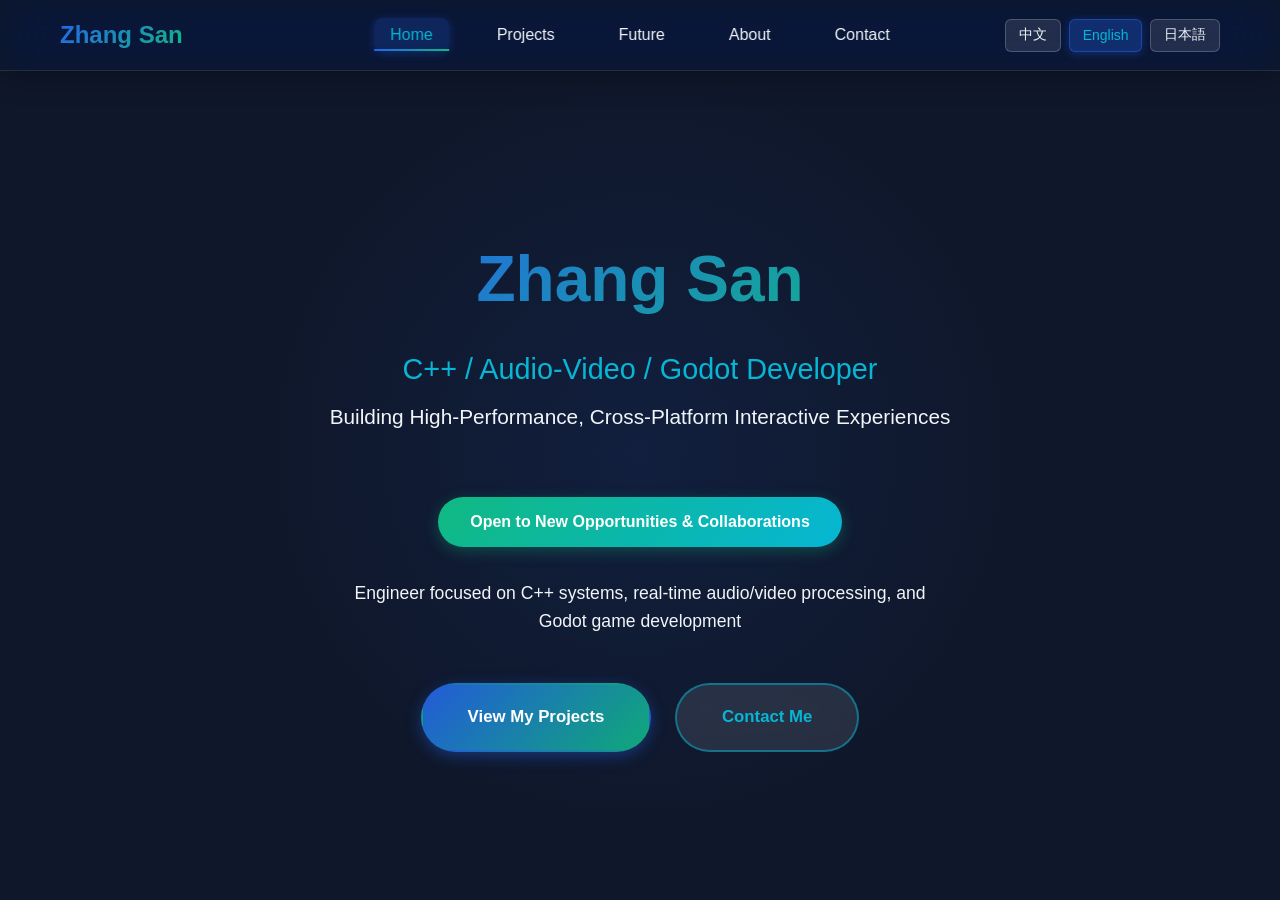
==== index.html @ bac8813a "基础模板信息简历" ====
<!DOCTYPE html>
<html lang="zh-CN">
<head>
    <meta charset="UTF-8">
    <meta name="viewport" content="width=device-width, initial-scale=1.0">
    <title  data-i18n="title.name">name-job</title>
    
    <!-- 基础样式 -->
    <link rel="stylesheet" href="./css/base.css">
    <!-- 各页面样式 -->
    <link rel="stylesheet" href="./css/home.css">
    <link rel="stylesheet" href="./css/projects.css">
    <link rel="stylesheet" href="./css/about.css">
    <link rel="stylesheet" href="./css/future.css">
    <link rel="stylesheet" href="./css/contact.css">
    
    <!-- 国际化 -->
    <script src="./locales/translations.js"></script>
    <script src="./js/i18n.js"></script>
</head>
<body>
    <!-- 导航栏 -->
    <nav class="navbar">
        <div class="container">
            <div class="nav-container">
                <div class="logo" id="logo-name" data-i18n="home.name">home.name</div>
                
                <ul class="nav-menu">
                    <li><a href="#home" class="nav-link active" data-i18n="nav.home">nav.home</a></li>
                    <li><a href="#projects" class="nav-link" data-i18n="nav.projects">nav.projects</a></li>
                    <li><a href="#future" class="nav-link" data-i18n="nav.future">nav.future</a></li>
                    <li><a href="#about" class="nav-link" data-i18n="nav.about">nav.about</a></li>
                    <li><a href="#contact" class="nav-link" data-i18n="nav.contact">nav.contact</a></li>
                </ul>

                <!-- 语言切换器 -->
                <div class="lang-switcher">
                    <button class="lang-btn active" data-lang="zh">中文</button>
                    <button class="lang-btn" data-lang="en">English</button>
                    <button class="lang-btn" data-lang="ja">日本語</button>
                </div>

                <button class="mobile-menu-btn">☰</button>
            </div>
        </div>
    </nav>

    <!-- 移动端菜单 -->
    <div class="mobile-menu">
        <div class="container">
            <ul class="nav-menu">
                <li><a href="#home" class="nav-link active" data-i18n="nav.home">nav.home</a></li>
                <li><a href="#projects" class="nav-link" data-i18n="nav.projects">nav.projects</a></li>
                <li><a href="#about" class="nav-link" data-i18n="nav.about">nav.about</a></li>
                <li><a href="#future" class="nav-link" data-i18n="nav.future">nav.future</a></li>
                <li><a href="#contact" class="nav-link" data-i18n="nav.contact">nav.contact</a></li>
            </ul>
        </div>
    </div>

    <!-- 页面容器 -->
    <div class="page-container">
        <div id="home" class="page home active">
            <div class="container">
                <div class="hero">
                    <h1 class="hero-name" id="hero-name" data-i18n="home.name">home.name</h1>
                    <p class="hero-title" id="hero-title" data-i18n="home.title">home.title</p>
                    <p class="hero-subtitle" id="hero-subtitle" data-i18n="home.subtitle">home.subtitle</p>
                    <div class="job-seeking-badge">
                        <span class="job-text" id="hero-job-seeking" data-i18n="home.jobSeeking">home.jobSeeking</span>
                    </div>
                    <p class="hero-desc" id="hero-description" data-i18n="home.description">home.description</p>
                    <div class="cta-buttons">
                        <a href="#projects" class="cta-button" id="btn-view-projects" data-i18n="home.viewProjects">home.viewProjects</a>
                        <a href="#contact" class="cta-button secondary" id="btn-contact" data-i18n="home.contactMe">home.contactMe</a>
                    </div>
                </div>
            </div>
        </div>

        <!-- 项目页面 -->
        <div id="projects" class="page">
            <div class="container">
                <h2 class="section-title">我的项目</h2>
                <div class="projects-grid">
                    <div class="project-card" data-project="ecommerce">
                        <div class="project-image-container">
                            <img src="./images/project1.jpg" alt="电商平台" class="project-image">
                        </div>
                        <div class="project-content">
                            <h3 class="project-title">电商平台</h3>
                            <p class="project-description">一个现代化的电商购物平台，支持商品浏览、购物车、支付等完整功能</p>
                            <div class="project-tech">
                                <span class="tech-tag">React</span>
                                <span class="tech-tag">TypeScript</span>
                                <span class="tech-tag">Node.js</span>
                            </div>
                        </div>
                    </div>

                    <div class="project-card" data-project="dataviz">
                        <div class="project-image-container">
                            <img src="./images/project2.jpg" alt="数据可视化" class="project-image">
                        </div>
                        <div class="project-content">
                            <h3 class="project-title">数据可视化大屏</h3>
                            <p class="project-description">企业级数据可视化解决方案，实时展示业务数据和分析报告</p>
                            <div class="project-tech">
                                <span class="tech-tag">Vue.js</span>
                                <span class="tech-tag">ECharts</span>
                                <span class="tech-tag">D3.js</span>
                            </div>
                        </div>
                    </div>

                    <div class="project-card" data-project="mobile">
                        <div class="project-image-container">
                            <img src="./images/project3.jpg" alt="移动应用" class="project-image">
                        </div>
                        <div class="project-content">
                            <h3 class="project-title">移动端应用</h3>
                            <p class="project-description">跨平台移动应用，提供社交、分享、定位等移动端特色功能</p>
                            <div class="project-tech">
                                <span class="tech-tag">React Native</span>
                                <span class="tech-tag">JavaScript</span>
                                <span class="tech-tag">Redux</span>
                            </div>
                        </div>
                    </div>

                                        <div class="project-card" data-project="mobile">
                        <div class="project-image-container">
                            <img src="./images/project3.jpg" alt="移动应用" class="project-image">
                        </div>
                        <div class="project-content">
                            <h3 class="project-title">移动端应用</h3>
                            <p class="project-description">跨平台移动应用，提供社交、分享、定位等移动端特色功能</p>
                            <div class="project-tech">
                                <span class="tech-tag">React Native</span>
                                <span class="tech-tag">JavaScript</span>
                                <span class="tech-tag">Redux</span>
                            </div>
                        </div>
                    </div>

                                        <div class="project-card" data-project="mobile">
                        <div class="project-image-container">
                            <img src="./images/project3.jpg" alt="移动应用" class="project-image">
                        </div>
                        <div class="project-content">
                            <h3 class="project-title">移动端应用</h3>
                            <p class="project-description">跨平台移动应用，提供社交、分享、定位等移动端特色功能</p>
                            <div class="project-tech">
                                <span class="tech-tag">React Native</span>
                                <span class="tech-tag">JavaScript</span>
                                <span class="tech-tag">Redux</span>
                            </div>
                        </div>
                    </div>

                                        <div class="project-card" data-project="mobile">
                        <div class="project-image-container">
                            <img src="./images/project3.jpg" alt="移动应用" class="project-image">
                        </div>
                        <div class="project-content">
                            <h3 class="project-title">移动端应用</h3>
                            <p class="project-description">跨平台移动应用，提供社交、分享、定位等移动端特色功能</p>
                            <div class="project-tech">
                                <span class="tech-tag">React Native</span>
                                <span class="tech-tag">JavaScript</span>
                                <span class="tech-tag">Redux</span>
                            </div>
                        </div>
                    </div>

                                        <div class="project-card" data-project="mobile">
                        <div class="project-image-container">
                            <img src="./images/project3.jpg" alt="移动应用" class="project-image">
                        </div>
                        <div class="project-content">
                            <h3 class="project-title">移动端应用</h3>
                            <p class="project-description">跨平台移动应用，提供社交、分享、定位等移动端特色功能</p>
                            <div class="project-tech">
                                <span class="tech-tag">React Native</span>
                                <span class="tech-tag">JavaScript</span>
                                <span class="tech-tag">Redux</span>
                            </div>
                        </div>
                    </div>
                </div>

                <!-- 项目详情模态框 -->
                <div id="project-modal" class="modal">
                    <div class="modal-content">
                        <button class="modal-close">×</button>
                        <div class="modal-body">
                            <h2 class="modal-title"></h2>
                            <div class="modal-tech"></div>
                            <p class="modal-desc"></p>
                        </div>
                    </div>
                </div>
            </div>
        </div>

        <!-- 个人页面 -->
        <div id="about" class="page">
            <div class="container">
                <h2 class="section-title">关于我</h2>

                <div class="info-card">
                    <h3 data-i18n="about.info">基本信息</h3>
                    <div class="info-grid">
                        <div class="info-box">
                            <div class="info-label" data-i18n="about.name">about.name</div>
                            <div class="info-value" data-i18n="about.name.value">about.name.value</div>
                        </div>
                        <div class="info-box">
                            <div class="info-label" data-i18n="about.location">about.location</div>
                            <div class="info-value" data-i18n="about.location.value">about.location.value</div>
                        </div>
                        <div class="info-box">
                            <div class="info-label" data-i18n="about.experience">about.experience</div>
                            <div class="info-value" data-i18n="about.experience.value">about.experience.value</div>
                        </div>
                        <div class="info-box">
                            <div class="info-label" data-i18n="about.education">学历</div>
                            <div class="info-value" data-i18n="about.education.value">计算机科学学士</div>
                        </div>
                    </div>
                </div>

                <div class="info-card">
                    <h3 data-i18n="about.skills">about.skills</h3>
                    <div class="skills-list">
                        <div class="skill-item">
                            <div class="skill-name">
                                <span>JavaScript/TypeScript</span>
                                <span>95%</span>
                            </div>
                            <div class="skill-bar">
                                <div class="skill-progress" style="width: 95%"></div>
                            </div>
                        </div>
                        <div class="skill-item">
                            <div class="skill-name">
                                <span>React/Vue.js</span>
                                <span>90%</span>
                            </div>
                            <div class="skill-bar">
                                <div class="skill-progress" style="width: 90%"></div>
                            </div>
                        </div>
                        <div class="skill-item">
                            <div class="skill-name">
                                <span>Node.js</span>
                                <span>85%</span>
                            </div>
                            <div class="skill-bar">
                                <div class="skill-progress" style="width: 85%"></div>
                            </div>
                        </div>
                        <div class="skill-item">
                            <div class="skill-name">
                                <span>UI/UX 设计</span>
                                <span>80%</span>
                            </div>
                            <div class="skill-bar">
                                <div class="skill-progress" style="width: 80%"></div>
                            </div>
                        </div>
                    </div>
                </div>

                <div class="info-card">
                    <h3>工作经历</h3>
                    <div class="work-list">
                        <div class="work-item">
                            <div class="work-company" data-i18n="work-company1">work-company1</div>
                            <div class="work-position" data-i18n="work-position1">work-position1</div>
                        </div>
                        <div class="work-item">
                            <div class="work-company" data-i18n="work-company2">work-company2</div>
                            <div class="work-position" data-i18n="work-position2">work-position2</div>
                        </div>
                        <div class="work-item">
                            <div class="work-company" data-i18n="work-company3">work-company3</div>
                            <div class="work-position" data-i18n="work-position3">work-position3</div>
                        </div>
                    </div>
                </div>

                <div class="info-card">
                    <h3 data-i18n="interests-title">interests-title</h3>
                    <div class="interests-grid">
                        <div class="interest-item">
                            <div class="interest-icon">💻</div>
                            <div data-i18n="interest-programming">interest-programming</div>
                        </div>
                        <div class="interest-item">
                            <div class="interest-icon">📷</div>
                            <div data-i18n="interest-photography">interest-photography</div>
                        </div>
                        <div class="interest-item">
                            <div class="interest-icon">✈️</div>
                            <div data-i18n="interest-travel">interest-travel</div>
                        </div>
                        <div class="interest-item">
                            <div class="interest-icon">📚</div>
                            <div data-i18n="interest-reading">interest-reading</div>
                        </div>
                        <div class="interest-item">
                            <div class="interest-icon">🎵</div>
                            <div data-i18n="interest-music">interest-music</div>
                        </div>
                        <div class="interest-item">
                            <div class="interest-icon">⚽</div>
                            <div data-i18n="interest-sports">interest-sports</div>
                        </div>
                    </div>
                </div>
            </div>
        </div>

        <!-- 未来页面 -->
        <div id="future" class="page page-future">
            <div class="container">
                <h2 class="section-title">未来规划</h2>

                <div class="future-tabs">
                    <button class="future-tab active" data-tab="career">职业发展</button>
                    <button class="future-tab" data-tab="life">生活目标</button>
                    <button class="future-tab" data-tab="learning">学习计划</button>
                </div>

                <div class="future-content active" data-content="career">
                    <div class="timeline">
                        <div class="timeline-item">
                            <div class="timeline-year">2026</div>
                            <div class="timeline-detail">
                                <h3 data-i18n="future.career.2026.title">future.career.2026.title</h3>
                                <p data-i18n="future.career.2026.description">future.career.2026.description</p>
                            </div>
                        </div>
                        <div class="timeline-item">
                            <div class="timeline-year">2027</div>
                            <div class="timeline-detail">
                                <h3 data-i18n="future.career.2027.title">future.career.2027.title</h3>
                                <p data-i18n="future.career.2027.description">future.career.2027.description</p>
                            </div>
                        </div>
                        <div class="timeline-item">
                            <div class="timeline-year" >2028+</div>
                            <div class="timeline-detail">
                                <h3 data-i18n="future.career.2028.title">future.career.2028.title</h3>
                                <p data-i18n="future.career.2028.description">future.career.2028.description</p>
                            </div>
                        </div>
                        <div class="timeline-item">
                            <div class="timeline-year" >2033+</div>
                            <div class="timeline-detail">
                                <h3 data-i18n="future.career.2033.title">future.career.2033.title</h3>
                                <p data-i18n="future.career.2033.description">future.career.2033.description</p>
                            </div>
                        </div>
                    </div>
                </div>

                <div class="future-content" data-content="life">
                    <div class="timeline">
                        <div class="timeline-item">
                            <div class="timeline-year">2024</div>
                            <div class="timeline-detail">
                                <h3>健康生活</h3>
                                <p>建立规律的作息时间，每周健身3次，培养健康的生活习惯，保持工作与生活的平衡。</p>
                            </div>
                        </div>
                        <div class="timeline-item">
                            <div class="timeline-year">2025</div>
                            <div class="timeline-detail">
                                <h3>家庭规划</h3>
                                <p>更多时间陪伴家人，计划家庭旅行，为未来的家庭生活做好准备。</p>
                            </div>
                        </div>
                        <div class="timeline-item">
                            <div class="timeline-year">2026+</div>
                            <div class="timeline-detail">
                                <h3>生活品质</h3>
                                <p>提升生活品质，探索更多兴趣爱好，享受生活的美好，实现财务自由。</p>
                            </div>
                        </div>
                    </div>
                </div>

                <div class="future-content" data-content="learning">
                    <div class="timeline">
                        <div class="timeline-item">
                            <div class="timeline-year">2024</div>
                            <div class="timeline-detail">
                                <h3>Web3.0技术</h3>
                                <p>深入学习区块链、智能合约、去中心化应用等Web3.0相关技术栈。</p>
                            </div>
                        </div>
                        <div class="timeline-item">
                            <div class="timeline-year">2025</div>
                            <div class="timeline-detail">
                                <h3>AI应用开发</h3>
                                <p>学习机器学习基础，掌握AI模型的前端集成和应用开发。</p>
                            </div>
                        </div>
                        <div class="timeline-item">
                            <div class="timeline-year">2026+</div>
                            <div class="timeline-detail">
                                <h3>架构设计</h3>
                                <p>系统学习软件架构设计，提升系统设计和技术决策能力。</p>
                            </div>
                        </div>
                    </div>
                </div>
            </div>
        </div>

        <!-- 联系页面 -->
        <div id="contact" class="page">
            <div class="container">
                <h2 class="section-title" data-i18n="contact.title">contact.title</h2>
                <p class="contact-intro" data-i18n="contact.intro">如果您对我的工作感兴趣，或有任何合作机会，欢迎随时联系我！</p>
                
                <div class="download-buttons">
                    <button class="download-btn primary-download" id="primaryDownload">
                        <span>📄</span>
                        <span data-i18n="contact.downloadPrimary">选择语言版本下载</span>
                    </button>
                </div>

                <!-- 下载选项弹窗 -->
                <div id="download-modal" class="download-modal">
                    <div class="download-modal-content">
                        <button class="download-modal-close">×</button>
                        <h3 data-i18n="contact.downloadOtherVersions">下载其他语言版本</h3>
                        <div class="download-options">
                            <a href="./pdf/resume_ch.pdf" class="download-option" download data-lang="zh">
                                <span>📄</span>
                                <span data-i18n="contact.downloadChinese">中文简历</span>
                            </a>
                            <a href="./pdf/resume_en.pdf" class="download-option" download data-lang="en">
                                <span>📄</span>
                                <span data-i18n="contact.downloadEnglish">English Resume</span>
                            </a>
                            <a href="./pdf/resume_ch_jp.pdf" class="download-option" download data-lang="ja">
                                <span>📄</span>
                                <span data-i18n="contact.downloadJapanese">日本語履歴書</span>
                            </a>
                        </div>
                    </div>
                </div>

                <div class="contact-grid">
                    <div class="contact-item">
                        <div class="contact-icon">📧</div>
                        <h3 data-i18n="contact.email">邮箱</h3>
                        <p><a href="mailto:zhangsan@example.com">zhangsan@example.com</a></p>
                    </div>
                    <div class="contact-item">
                        <div class="contact-icon">📱</div>
                        <h3 data-i18n="contact.phone">电话</h3>
                        <p><a href="tel:+8613800000000">+86 138 0000 0000</a></p>
                    </div>
                    <div class="contact-item">
                        <div class="contact-icon">💻</div>
                        <h3 data-i18n="contact.github">GitHub</h3>
                        <p><a href="https://github.com/zhangsan" target="_blank">github.com/zhangsan</a></p>
                    </div>
                    <div class="contact-item">
                        <div class="contact-icon">💬</div>
                        <h3 data-i18n="contact.wechat">微信</h3>
                        <p>zhangsan_dev</p>
                    </div>
                </div>

                
            </div>
        </div>
    </div>

    <script src="./js/app.js"></script>
</body>
</html>
---- css/base.css ----
/* 基础样式和变量 */
:root {
    --primary: #2563eb;
    --secondary: #10b981;
    --bg: #0f172a;
    --card: #1e293b;
    --text: #f1f5f9;
    --accent: #06b6d4;
    --gradient: linear-gradient(135deg, #2563eb, #10b981);
}

* {
    margin: 0;
    padding: 0;
    box-sizing: border-box;
}

body {
    font-family: -apple-system, BlinkMacSystemFont, 'Segoe UI', 'PingFang SC', 'Hiragino Sans GB', 'Microsoft YaHei', sans-serif;
    background: var(--bg);
    color: var(--text);
    line-height: 1.6;
    overflow-x: hidden;
    overflow-y: scroll; /* 始终显示垂直滚动条，防止页面切换时宽度变化 */
}

.container {
    max-width: 1200px;
    margin: 0 auto;
    padding: 0 20px;
}

/* 页面容器 */
.page-container {
    min-height: 100vh;
    padding-top: 80px;
    position: relative;
}

.page {
    display: none;
    padding: 3rem 0;
    position: relative;
    min-height: calc(100vh - 80px);
}

/* 页面背景延伸到整个视口（包括顶部padding区域） */
.page::before {
    content: '';
    position: fixed;
    top: 0;
    left: 0;
    width: 100%;
    height: 100vh;
    z-index: -1;
    pointer-events: none;
    transition: opacity 0.3s ease; /* 背景快速过渡，避免黑色闪烁 */
}

.page.active {
    display: block;
    animation: fadeInContent 0.5s ease-in-out;
}

@keyframes fadeInContent {
    from { opacity: 0; }
    to { opacity: 1; }
}

/* 通用标题 */
.section-title {
    text-align: center;
    font-size: 2.5rem;
    margin-bottom: 3rem;
    background: var(--gradient);
    -webkit-background-clip: text;
    -webkit-text-fill-color: transparent;
    font-weight: 700;
}

/* 导航栏 - 毛玻璃效果 */
.navbar {
    position: fixed;
    top: 0;
    width: 100%;
    background: rgba(15, 23, 42, 0.0);
    backdrop-filter: blur(20px) saturate(180%);
    -webkit-backdrop-filter: blur(20px) saturate(180%);
    z-index: 1000;
    padding: 1rem 0;
    transition: all 0.3s ease;
    box-shadow: 0 4px 30px rgba(0, 0, 0, 0.3);
    border-bottom: 1px solid rgba(255, 255, 255, 0.1);
}

.nav-container {
    display: flex;
    justify-content: space-between;
    align-items: center;
    position: relative;
}

.logo {
    font-size: 1.5rem;
    font-weight: 700;
    background: var(--gradient);
    -webkit-background-clip: text;
    -webkit-text-fill-color: transparent;
    cursor: pointer;
    transition: transform 0.3s ease;
    flex-shrink: 0;
    margin-right: 3rem;
}

.logo:hover {
    transform: scale(1.05);
}

.nav-menu {
    display: flex;
    list-style: none;
    gap: 2rem;
    flex-wrap: nowrap;
    position: absolute;
    left: 50%;
    transform: translateX(-50%);
}

.nav-link {
    color: var(--text);
    text-decoration: none;
    transition: all 0.3s ease;
    position: relative;
    padding: 0.5rem 1rem;
    border-radius: 8px;
    backdrop-filter: blur(10px);
}

.nav-link:hover {
    color: var(--accent);
    background: rgba(255, 255, 255, 0.1);
    backdrop-filter: blur(15px);
}

.nav-link.active {
    color: var(--accent);
    background: rgba(37, 99, 235, 0.2);
    backdrop-filter: blur(15px);
    box-shadow: 0 2px 10px rgba(37, 99, 235, 0.3);
}

.nav-link::after {
    content: '';
    position: absolute;
    bottom: 0;
    left: 0;
    width: 0;
    height: 2px;
    background: var(--gradient);
    transition: width 0.3s ease;
}

.nav-link:hover::after,
.nav-link.active::after {
    width: 100%;
}

/* 语言切换器 */
.lang-switcher {
    display: flex;
    gap: 0.5rem;
    flex-shrink: 0;
}

.lang-btn {
    background: rgba(255, 255, 255, 0.1);
    backdrop-filter: blur(10px);
    border: 1px solid rgba(255, 255, 255, 0.2);
    color: var(--text);
    padding: 0.4rem 0.8rem;
    border-radius: 6px;
    cursor: pointer;
    transition: all 0.3s ease;
    font-size: 0.875rem;
    font-weight: 500;
}

.lang-btn:hover {
    background: rgba(255, 255, 255, 0.2);
    border-color: rgba(255, 255, 255, 0.3);
    transform: translateY(-2px);
}

.lang-btn.active {
    background: rgba(37, 99, 235, 0.3);
    border-color: rgba(37, 99, 235, 0.5);
    color: var(--accent);
    box-shadow: 0 2px 10px rgba(37, 99, 235, 0.3);
}

/* 项目页面 - 选中效果更突出 */
body.page-projects .nav-link.active {
    background: rgba(37, 99, 235, 0.4);
    box-shadow: 0 2px 15px rgba(37, 99, 235, 0.5);
}

/* 未来页面 - 文字加深，选中效果加深 */
body.page-future .nav-link {
    color: #1a202c;
}

body.page-future .nav-link:hover {
    color: #0369a1;
    background: rgba(6, 182, 212, 0.2);
}

body.page-future .nav-link.active {
    color: #0c4a6e;
    background: rgba(31, 129, 243, 0.4);
    box-shadow: 0 2px 15px rgba(6, 182, 212, 0.5);
}

/* 个人页面 - 其他选项文字蓝色 */
body.page-about .nav-link {
    color: #2563eb;
}

body.page-about .nav-link:hover {
    color: #1d4ed8;
    background: rgba(37, 99, 235, 0.15);
}

body.page-about .nav-link.active {
    color: #06b6d4;
    background: rgba(37, 99, 235, 0.2);
}

/* 未来页面 - 语言切换器样式 */
body.page-future .lang-btn {
    color: #1a202c;
    border-color: rgba(26, 32, 44, 0.3);
}

body.page-future .lang-btn:hover {
    color: #0369a1;
    border-color: rgba(3, 105, 161, 0.5);
    background: rgba(6, 182, 212, 0.1);
}

body.page-future .lang-btn.active {
    background: rgba(31, 129, 243, 0.3);
    border-color: rgba(31, 129, 243, 0.5);
    color: #0c4a6e;
}

/* 个人页面 - 语言切换器样式 */
body.page-about .lang-btn {
    color: #2563eb;
    border-color: rgba(37, 99, 235, 0.3);
}

body.page-about .lang-btn:hover {
    color: #1d4ed8;
    border-color: rgba(29, 78, 216, 0.5);
    background: rgba(37, 99, 235, 0.1);
}

body.page-about .lang-btn.active {
    background: rgba(37, 99, 235, 0.2);
    border-color: rgba(37, 99, 235, 0.5);
    color: #06b6d4;
}

/* 未来页面 - 移动端菜单按钮样式 */
body.page-future .mobile-menu-btn {
    color: #1a202c;
    border-color: rgba(26, 32, 44, 0.3);
}

body.page-future .mobile-menu-btn:hover {
    background: rgba(6, 182, 212, 0.2);
    border-color: rgba(3, 105, 161, 0.5);
}

/* 个人页面 - 移动端菜单按钮样式 */
body.page-about .mobile-menu-btn {
    color: #2563eb;
    border-color: rgba(37, 99, 235, 0.3);
}

body.page-about .mobile-menu-btn:hover {
    background: rgba(37, 99, 235, 0.2);
    border-color: rgba(29, 78, 216, 0.5);
}

/* 未来页面 - 移动端下拉菜单样式 */
body.page-future .mobile-menu {
    background: rgba(135, 206, 235, 0.95);
    backdrop-filter: blur(20px) saturate(180%);
    -webkit-backdrop-filter: blur(20px) saturate(180%);
    border-bottom: 1px solid rgba(0, 0, 0, 0.1);
}

body.page-future .mobile-menu .nav-link {
    color: #1a202c;
    border-bottom: 1px solid rgba(0, 0, 0, 0.1);
}

body.page-future .mobile-menu .nav-link:hover {
    color: #0369a1;
    background: rgba(6, 182, 212, 0.2);
}

body.page-future .mobile-menu .nav-link.active {
    color: #0c4a6e;
    background: rgba(31, 129, 243, 0.3);
}

/* 个人页面 - 移动端下拉菜单样式 */
body.page-about .mobile-menu {
    background: rgba(253, 250, 226, 0.95);
    backdrop-filter: blur(20px) saturate(180%);
    -webkit-backdrop-filter: blur(20px) saturate(180%);
    border-bottom: 1px solid rgba(37, 99, 235, 0.2);
}

body.page-about .mobile-menu .nav-link {
    color: #2563eb;
    border-bottom: 1px solid rgba(37, 99, 235, 0.1);
}

body.page-about .mobile-menu .nav-link:hover {
    color: #1d4ed8;
    background: rgba(37, 99, 235, 0.15);
}

body.page-about .mobile-menu .nav-link.active {
    color: #06b6d4;
    background: rgba(37, 99, 235, 0.2);
}

/* 项目页面 - 移动端下拉菜单样式 */
body.page-projects .mobile-menu {
    background: rgba(59, 123, 196, 0.95);
    backdrop-filter: blur(20px) saturate(180%);
    -webkit-backdrop-filter: blur(20px) saturate(180%);
    border-bottom: 1px solid rgba(85, 45, 153, 0.2);
}

body.page-projects .mobile-menu .nav-link {
    color: #fff4fc;
    border-bottom: 1px solid rgba(107, 70, 193, 0.1);
}

body.page-projects .mobile-menu .nav-link:hover {
    color: #fcdfff;
    background: rgba(107, 70, 193, 0.15);
}

/* 联系页面 - 移动下拉菜单样式 */
body.page-contact .mobile-menu {
    background: rgba(208, 101, 254, 0.95);
    backdrop-filter: blur(20px) saturate(180%);
    -webkit-backdrop-filter: blur(20px) saturate(180%);
    border-bottom: 1px solid rgba(37, 99, 235, 0.2);
}

body.page-contact .mobile-menu .nav-link {
    color: #eedcf7;
    border-bottom: 1px solid rgba(37, 99, 235, 0.1);
}

body.page-contact .mobile-menu .nav-link:hover {
    color: #edb3f8;
    background: rgba(37, 99, 235, 0.15);
}

body.page-contact .mobile-menu .nav-link.active {
    color: #06b6d4;
    background: rgba(37, 99, 235, 0.2);
}

/* 个人页面 - 移动端菜单按钮样式 */
body.page-about .mobile-menu-btn {
    color: #2563eb;
    border-color: rgba(37, 99, 235, 0.3);
}

body.page-about .mobile-menu-btn:hover {
    background: rgba(37, 99, 235, 0.2);
    border-color: rgba(29, 78, 216, 0.5);
}

/* 项目页面 - 移动端菜单按钮样式 */
body.page-project .mobile-menu-btn {
    color: #e714b5;
    border-color: rgba(107, 70, 193, 0.3);
}

body.page-project .mobile-menu-btn:hover {
    background: rgba(107, 70, 193, 0.2);
    border-color: rgba(85, 45, 153, 0.5);
}

/* 移动端导航 - 毛玻璃效果 */
.mobile-menu-btn {
    display: none;
    background: rgba(255, 255, 255, 0.1);
    backdrop-filter: blur(10px);
    border: 1px solid rgba(255, 255, 255, 0.2);
    color: var(--text);
    font-size: 1.5rem;
    cursor: pointer;
    padding: 0.5rem 1rem;
    border-radius: 8px;
    transition: all 0.3s ease;
}

.mobile-menu-btn:hover {
    background: rgba(255, 255, 255, 0.2);
    transform: scale(1.05);
}

.mobile-menu {
    display: none;
    position: fixed;
    top: 70px;
    left: 0;
    width: 100%;
    background: rgba(15, 23, 42, 0.85);
    backdrop-filter: blur(20px) saturate(180%);
    -webkit-backdrop-filter: blur(20px) saturate(180%);
    padding: 1rem 0;
    box-shadow: 0 8px 32px rgba(0, 0, 0, 0.4);
    border-bottom: 1px solid rgba(255, 255, 255, 0.1);
    z-index: 999;
}

.mobile-menu.active {
    display: block;
    animation: slideDown 0.3s ease;
}

@keyframes slideDown {
    from {
        opacity: 0;
        transform: translateY(-10px);
    }
    to {
        opacity: 1;
        transform: translateY(0);
    }
}

.mobile-menu .nav-menu {
    flex-direction: column;
    gap: 0;
    position: static;
    transform: none;
    width: 100%;
}

.mobile-menu .nav-link {
    display: block;
    padding: 1rem 2rem;
    border-bottom: 1px solid rgba(255, 255, 255, 0.1);
    text-align: left;
}

.mobile-menu .nav-link::after {
    display: none;
}

/* 响应式设计 */
@media (max-width: 768px) {
    .nav-container .nav-menu {
        display: none;
    }
    
    .lang-switcher {
        gap: 0.3rem;
    }
    
    .lang-btn {
        padding: 0.3rem 0.6rem;
        font-size: 0.75rem;
    }
    
    .mobile-menu-btn {
        display: block;
        z-index: 1001;
        margin-left: 0.5rem;
    }
    
    .navbar {
        padding: 0.75rem 0;
    }
    
    .mobile-menu {
        top: 60px;
    }
    
    .section-title {
        font-size: 2rem;
    }
    
    /* 移动端下logo不占用固定宽度 */
    .logo {
        margin-right: auto;
        width: auto;
    }
}
---- css/home.css ----
/* 首页样式 */
.home {
    min-height: calc(100vh - 80px);
}

/* 首页背景色 */
.home::before {
    background: radial-gradient(circle at 50% 50%, rgba(37, 99, 235, 0.1) 0%, transparent 50%), var(--bg);
}

.home.active {
    display: flex;
    align-items: center;
}

.hero {
    text-align: center;
    padding: 4rem 0;
}

.hero-name {
    font-size: 4rem;
    font-weight: 700;
    margin-bottom: 1rem;
    background: var(--gradient);
    -webkit-background-clip: text;
    -webkit-text-fill-color: transparent;
    animation: slideUp 0.8s ease-out;
}

.hero-title {
    font-size: 1.8rem;
    color: var(--accent);
    margin-bottom: 0.5rem;
    animation: slideUp 0.8s ease-out 0.2s both;
}

.hero-subtitle {
    font-size: 1.3rem;
    opacity: 0.8;
    margin-bottom: 2rem;
    animation: slideUp 0.8s ease-out 0.4s both;
}

.job-seeking-badge {
    display: inline-block;
    margin: 2rem 0;
    animation: slideUp 0.8s ease-out 0.6s both;
}

.job-text {
    background: linear-gradient(135deg, #10b981, #06b6d4);
    color: white;
    padding: 0.75rem 2rem;
    border-radius: 50px;
    font-weight: 600;
    display: inline-block;
    animation: pulse 2s ease-in-out infinite;
    box-shadow: 0 4px 15px rgba(16, 185, 129, 0.3);
}

@keyframes pulse {
    0%, 100% { transform: scale(1); box-shadow: 0 4px 15px rgba(16, 185, 129, 0.3); }
    50% { transform: scale(1.05); box-shadow: 0 6px 20px rgba(16, 185, 129, 0.5); }
}

.hero-desc {
    font-size: 1.1rem;
    opacity: 0.7;
    max-width: 600px;
    margin: 0 auto 3rem;
    animation: slideUp 0.8s ease-out 0.8s both;
}

.cta-buttons {
    display: flex;
    gap: 1.5rem;
    justify-content: center;
    animation: slideUp 0.8s ease-out 1s both;
}

.cta-button {
    padding: 1.2rem 2.8rem;
    border-radius: 50px;
    text-decoration: none;
    font-weight: 700;
    font-size: 1.05rem;
    transition: all 0.4s cubic-bezier(0.4, 0, 0.2, 1);
    border: 2px solid transparent;
    position: relative;
    overflow: hidden;
}

.cta-button:not(.secondary) {
    background: linear-gradient(135deg, rgba(37, 99, 235, 0.9), rgba(16, 185, 129, 0.9));
    backdrop-filter: blur(10px);
    color: white;
    box-shadow: 0 4px 15px rgba(37, 99, 235, 0.4);
}

.cta-button:not(.secondary)::before {
    content: '';
    position: absolute;
    top: 0;
    left: -100%;
    width: 100%;
    height: 100%;
    background: linear-gradient(90deg, transparent, rgba(255, 255, 255, 0.3), transparent);
    transition: left 0.5s ease;
}

.cta-button:not(.secondary):hover::before {
    left: 100%;
}

.cta-button:not(.secondary):hover {
    transform: translateY(-5px) scale(1.05);
    box-shadow: 0 15px 40px rgba(37, 99, 235, 0.5);
}

.cta-button.secondary {
    background: rgba(255, 255, 255, 0.1);
    backdrop-filter: blur(10px);
    color: var(--accent);
    border-color: rgba(6, 182, 212, 0.5);
}

.cta-button.secondary:hover {
    background: rgba(6, 182, 212, 0.15);
    border-color: var(--accent);
    transform: translateY(-5px) scale(1.05);
    box-shadow: 0 10px 30px rgba(6, 182, 212, 0.3);
}

@keyframes slideUp {
    from {
        opacity: 0;
        transform: translateY(30px);
    }
    to {
        opacity: 1;
        transform: translateY(0);
    }
}

/* 响应式 */
@media (max-width: 768px) {
    .hero-name {
        font-size: 2.5rem;
    }
    
    .hero-title {
        font-size: 1.25rem;
    }
    
    .hero-subtitle {
        font-size: 1rem;
    }
    
    .cta-buttons {
        flex-direction: column;
        align-items: stretch;
    }
}
---- css/projects.css ----
/* 项目页面样式 - 深蓝灰背景 */
#projects {
    min-height: calc(100vh - 80px);
}

/* 项目页面背景色 */
#projects::before {
    background: linear-gradient(135deg, #1e3a5f 0%, #2c5282 100%);
}

.projects-grid {
    display: grid;
    grid-template-columns: repeat(auto-fit, minmax(320px, 1fr));
    gap: 2rem;
}

.project-card {
    background: var(--card);
    border-radius: 15px;
    overflow: hidden;
    transition: all 0.3s ease;
    border: 1px solid rgba(255, 255, 255, 0.1);
    cursor: pointer;
}

.project-card:hover {
    transform: translateY(-10px);
    box-shadow: 0 15px 40px rgba(0, 0, 0, 0.3);
    border-color: var(--accent);
}

.project-image-container {
    position: relative;
    width: 100%;
    height: 200px;
    overflow: hidden;
    background: rgba(255, 255, 255, 0.05);
}

.project-image {
    width: 100%;
    height: 100%;
    object-fit: cover;
    transition: transform 0.3s ease;
}

.project-card:hover .project-image {
    transform: scale(1.1);
}

.project-content {
    padding: 1.5rem;
}

.project-title {
    font-size: 1.5rem;
    margin-bottom: 0.5rem;
    color: var(--accent);
}

.project-description {
    opacity: 0.8;
    margin-bottom: 1rem;
    line-height: 1.6;
}

.project-tech {
    display: flex;
    gap: 0.5rem;
    flex-wrap: wrap;
}

.tech-tag {
    background: rgba(37, 99, 235, 0.2);
    color: var(--accent);
    padding: 0.3rem 0.8rem;
    border-radius: 20px;
    font-size: 0.875rem;
    border: 1px solid rgba(6, 182, 212, 0.3);
}

/* 模态框 */
.modal {
    display: none;
    position: fixed;
    top: 0;
    left: 0;
    width: 100%;
    height: 100%;
    background: rgba(0, 0, 0, 0.8);
    z-index: 2000;
    padding: 2rem;
    overflow-y: auto;
}

.modal.active {
    display: flex;
    align-items: center;
    justify-content: center;
    animation: fadeIn 0.3s ease;
}

.modal-content {
    background: var(--card);
    border-radius: 20px;
    max-width: 800px;
    width: 100%;
    position: relative;
    animation: slideUp 0.3s ease;
}

.modal-close {
    position: absolute;
    top: 1rem;
    right: 1rem;
    background: rgba(255, 255, 255, 0.1);
    border: none;
    color: var(--text);
    font-size: 2rem;
    width: 40px;
    height: 40px;
    border-radius: 50%;
    cursor: pointer;
    transition: all 0.3s ease;
    display: flex;
    align-items: center;
    justify-content: center;
    line-height: 1;
}

.modal-close:hover {
    background: rgba(255, 255, 255, 0.2);
    transform: rotate(90deg);
}

.modal-body {
    padding: 2rem;
}

.modal-title {
    font-size: 2rem;
    margin-bottom: 1rem;
    color: var(--accent);
}

.modal-tech {
    display: flex;
    gap: 0.5rem;
    flex-wrap: wrap;
    margin-bottom: 1.5rem;
}

.modal-desc {
    opacity: 0.8;
    line-height: 1.8;
    font-size: 1.1rem;
}

/* 响应式 */
@media (max-width: 768px) {
    .projects-grid {
        grid-template-columns: 1fr;
    }
    
    .modal {
        padding: 1rem;
    }
    
    .modal-body {
        padding: 1.5rem;
    }
}
---- css/about.css ----
/* 个人页面样式 - 米白色背景 */
#about {
    color: #1a202c;
    min-height: calc(100vh - 80px);
}

/* 个人页面背景色 */
#about::before {
    background: #f5f5dc;
}

#about .section-title {
    color: #1a202c;
}

#about .lang-btn {
    border: 1px solid rgba(24, 106, 237, 0.409);
    color: rgba(24, 106, 237, 0.409);
}

/* 信息卡片 */
.info-card {
    background: #f7fafc;
    border: 1px solid #e2e8f0;
    padding: 2rem;
    border-radius: 15px;
    margin-bottom: 2rem;
}

.info-card h3 {
    color: #2d3748;
    margin-bottom: 1.5rem;
    font-size: 1.3rem;
}

/* 基本信息网格 */
.info-grid {
    display: grid;
    grid-template-columns: repeat(auto-fit, minmax(200px, 1fr));
    gap: 1rem;
}

.info-box {
    padding: 1rem;
    background: rgba(37, 99, 235, 0.05);
    border-radius: 10px;
}

.info-label {
    font-size: 0.875rem;
    opacity: 0.6;
    margin-bottom: 0.5rem;
}

.info-value {
    font-weight: 600;
    color: var(--primary);
}

/* 技能列表 */
.skills-list {
    display: flex;
    flex-direction: column;
    gap: 1.5rem;
}

.skill-item {
    width: 100%;
}

.skill-name {
    display: flex;
    justify-content: space-between;
    margin-bottom: 0.5rem;
    font-weight: 600;
    color: #2d3748;
}

.skill-bar {
    background: #e2e8f0;
    height: 8px;
    border-radius: 10px;
    overflow: hidden;
}

.skill-progress {
    height: 100%;
    background: var(--gradient);
    border-radius: 10px;
    transition: width 1s ease;
}

/* 工作经历 */
.work-list {
    display: flex;
    flex-direction: column;
    gap: 1rem;
}

.work-item {
    padding: 1rem;
    background: rgba(37, 99, 235, 0.05);
    border-radius: 8px;
}

.work-company {
    font-weight: 600;
    color: var(--primary);
    margin-bottom: 0.3rem;
}

.work-position {
    color: #4a5568;
}

/* 兴趣爱好网格 */
.interests-grid {
    display: grid;
    grid-template-columns: repeat(auto-fit, minmax(120px, 1fr));
    gap: 1rem;
}

.interest-item {
    text-align: center;
    padding: 1.5rem;
    background: rgba(37, 99, 235, 0.05);
    border-radius: 10px;
    transition: all 0.3s ease;
}

.interest-item:hover {
    background: rgba(37, 99, 235, 0.1);
    transform: translateY(-5px);
}

.interest-icon {
    font-size: 2.5rem;
    margin-bottom: 0.5rem;
}

/* 响应式 */
@media (max-width: 768px) {
    .info-grid {
        grid-template-columns: 1fr;
    }
    
    .interests-grid {
        grid-template-columns: repeat(2, 1fr);
    }
}
---- css/future.css ----
/* 未来页面样式 - 天空蓝背景（降低亮度80%） */
.page-future {
    min-height: calc(100vh - 80px);
}

/* 未来页面背景色 */
.page-future::before {
    background: linear-gradient(135deg, #17e8cf 0%, #3da7b8 50%, #0cc2da 100%);
}

.page-future .section-title {
    color: #ffffff;
    text-shadow: 0 2px 4px rgba(0, 0, 0, 0.1);
}

/* 标签页 */
.future-tabs {
    display: flex;
    gap: 1rem;
    justify-content: center;
    margin-bottom: 3rem;
    flex-wrap: wrap;
}

.future-tab {
    background: rgba(255, 255, 255, 0.2);
    border: 2px solid rgba(255, 255, 255, 0.3);
    color: #ffffff;
    padding: 0.75rem 2rem;
    border-radius: 25px;
    cursor: pointer;
    font-size: 1rem;
    font-weight: 600;
    transition: all 0.3s ease;
    backdrop-filter: blur(10px);
}

.future-tab:hover {
    background: rgba(255, 255, 255, 0.3);
    transform: translateY(-2px);
    box-shadow: 0 4px 12px rgba(0, 0, 0, 0.15);
}

.future-tab.active {
    background: #ffffff;
    color: #00BCD4;
    border-color: #ffffff;
}

/* 内容区域 */
.future-content {
    display: none;
}

.future-content.active {
    display: block;
    animation: fadeIn 0.5s ease;
}

/* 时间轴 */
.timeline {
    position: relative;
    padding: 2rem 0;
}

.timeline::before {
    content: '';
    position: absolute;
    left: 50%;
    top: 0;
    bottom: 0;
    width: 2px;
    background: rgba(255, 255, 255, 0.3);
    transform: translateX(-50%);
}

.timeline-item {
    display: flex;
    align-items: center;
    margin-bottom: 3rem;
    position: relative;
}

.timeline-item:nth-child(odd) {
    flex-direction: row;
}

.timeline-item:nth-child(even) {
    flex-direction: row-reverse;
}

.timeline-year {
    flex: 0 0 120px;
    font-size: 2rem;
    font-weight: 700;
    color: #ffffff;
    text-align: center;
    background: rgba(255, 255, 255, 0.2);
    padding: 1rem;
    border-radius: 15px;
    backdrop-filter: blur(10px);
    border: 2px solid rgba(255, 255, 255, 0.3);
    z-index: 2;
}

.timeline-detail {
    flex: 1;
    background: rgba(255, 255, 255, 0.95);
    padding: 2rem;
    border-radius: 15px;
    margin: 0 2rem;
    box-shadow: 0 4px 20px rgba(0, 0, 0, 0.1);
}

.timeline-detail h3 {
    color: #00BCD4;
    font-size: 1.5rem;
    margin-bottom: 0.5rem;
}

.timeline-detail p {
    color: #4a5568;
    line-height: 1.8;
}

/* 响应式 */
@media (max-width: 1024px) {
    .timeline::before {
        left: 30px;
    }
    
    .timeline-item,
    .timeline-item:nth-child(even) {
        flex-direction: row !important;
    }
    
    .timeline-year {
        flex: 0 0 80px;
        font-size: 1.5rem;
    }
    
    .timeline-detail {
        margin: 0 0 0 2rem;
    }
}

@media (max-width: 768px) {
    .timeline::before {
        left: 20px;
    }
    
    .timeline-item,
    .timeline-item:nth-child(even) {
        flex-direction: column;
        text-align: center;
    }
    
    .timeline-year {
        margin-bottom: 1rem;
    }
    
    .timeline-detail {
        margin: 0;
        width: 100%;
    }
}
---- css/contact.css ----
/* 联系页面样式 - 深紫渐变背景 */
#contact {
    min-height: calc(100vh - 80px);
}

/* 联系页面背景色 */
#contact::before {
    background: linear-gradient(135deg, #6e33d4d5 0%, #754fce 37%, #865fd8 100%);
}


/* 联系页面 */
#contact .section-title {
    text-shadow: 0 2px 8px rgba(239, 84, 216, 0.482);
    -webkit-text-fill-color: #68c8ff;
}

.contact-intro {
    text-align: center;
    max-width: 600px;
    margin: 0 auto 3rem;
    color: rgba(255, 255, 255, 0.9);
    font-size: 1.1rem;
}

/* 联系方式网格 */
.contact-grid {
    display: grid;
    grid-template-columns: repeat(auto-fit, minmax(280px, 1fr));
    gap: 2rem;
    margin-bottom: 3rem;
}

.contact-item {
    background: rgba(255, 255, 255, 0.15);
    backdrop-filter: blur(10px);
    padding: 2.5rem;
    border-radius: 20px;
    transition: all 0.4s cubic-bezier(0.4, 0, 0.2, 1);
    border: 2px solid rgba(255, 255, 255, 0.2);
    position: relative;
    overflow: hidden;
    text-align: center;
    box-shadow: 0 8px 32px rgba(0, 0, 0, 0.2);
}

.contact-item::before {
    content: '';
    position: absolute;
    top: 0;
    left: 0;
    width: 100%;
    height: 100%;
    background: linear-gradient(135deg, rgba(255, 255, 255, 0.3), rgba(255, 255, 255, 0.1));
    opacity: 0;
    transition: opacity 0.4s ease;
}

.contact-item:hover::before {
    opacity: 1;
}

.contact-item:hover {
    transform: translateY(-15px) scale(1.03);
    box-shadow: 0 20px 60px rgba(255, 255, 255, 0.2), 
                0 0 40px rgba(139, 92, 246, 0.4);
    border-color: rgba(255, 255, 255, 0.5);
    background: rgba(255, 255, 255, 0.25);
}

/* #contact .lang-btn {
    border: 1px solid rgba(32, 253, 216, 0.288);
    color: rgba(255, 255, 255, 0.409);
} */

.contact-icon {
    font-size: 3.5rem;
    margin-bottom: 1rem;
    position: relative;
    z-index: 1;
    filter: drop-shadow(0 4px 8px rgba(0, 0, 0, 0.3));
}

.contact-item:hover .contact-icon {
    transform: scale(1.3) rotateY(360deg);
    transition: transform 0.6s cubic-bezier(0.68, -0.55, 0.265, 1.55);
}

.contact-item h3 {
    font-size: 1.4rem;
    margin-bottom: 0.8rem;
    position: relative;
    z-index: 1;
    color: #ffffff;
    font-weight: 700;
    text-shadow: 0 2px 4px rgba(0, 0, 0, 0.2);
}

.contact-item p {
    position: relative;
    z-index: 1;
    color: rgba(255, 255, 255, 0.95);
    font-size: 1.05rem;
    font-weight: 500;
}

.contact-item a {
    color: #ffffff;
    text-decoration: none;
    transition: all 0.3s ease;
    font-weight: 600;
    text-shadow: 0 2px 4px rgba(0, 0, 0, 0.2);
}

.contact-item a:hover {
    color: #fbbf24;
    text-shadow: 0 0 10px rgba(251, 191, 36, 0.5);
}

/* 下载简历区域 */
.download-section {
    text-align: center;
    padding: 2.5rem;
    background: rgba(255, 255, 255, 0.1);
    backdrop-filter: blur(10px);
    border-radius: 20px;
    border: 2px solid rgba(255, 255, 255, 0.2);
    box-shadow: 0 8px 32px rgba(0, 0, 0, 0.2);
    margin-bottom: 2rem;
}

.download-section h3 {
    margin-bottom: 1.5rem;
    color: #ffffff;
    font-size: 1.5rem;
    text-shadow: 0 2px 4px rgba(0, 0, 0, 0.2);
}

.download-buttons {
    display: flex;
    gap: 1.5rem;
    justify-content: center;
    flex-wrap: wrap;
}
.download-btn {
    display: inline-flex;
    align-items: center;
    gap: 0.8rem;
    padding: 1.2rem 2.5rem;
    background: linear-gradient(135deg, rgba(255, 255, 255, 0.25), rgba(255, 255, 255, 0.15));
    backdrop-filter: blur(10px);
    color: white;
    text-decoration: none;
    border-radius: 50px;
    font-weight: 700;
    font-size: 1.05rem;
    transition: all 0.4s cubic-bezier(0.4, 0, 0.2, 1);
    border: 2px solid rgba(255, 255, 255, 0.3);
    box-shadow: 0 4px 15px rgba(0, 0, 0, 0.2);
    margin-bottom: 2rem;
}

.download-btn:hover {
    transform: translateY(-5px) scale(1.05);
    box-shadow: 0 15px 40px rgba(255, 255, 255, 0.3),
                0 0 30px rgba(251, 191, 36, 0.4);
    background: linear-gradient(135deg, rgba(251, 191, 36, 0.4), rgba(245, 158, 11, 0.4));
    border-color: rgba(251, 191, 36, 0.6);
}

.download-btn:active {
    transform: translateY(-2px) scale(1.02);
}

.download-hint {
    margin-top: 1rem;
    color: rgba(255, 255, 255, 0.7);
    font-size: 0.9rem;
    font-style: italic;
}

/* 下载弹窗 */
.download-modal {
    display: none;
    position: fixed;
    top: 0;
    left: 0;
    width: 100%;
    height: 100%;
    background: rgba(0, 0, 0, 0.8);
    backdrop-filter: blur(5px);
    z-index: 3000;
    align-items: center;
    justify-content: center;
    animation: fadeIn 0.3s ease;
}

.download-modal.active {
    display: flex;
}

@keyframes fadeIn {
    from {
        opacity: 0;
    }
    to {
        opacity: 1;
    }
}

.download-modal-content {
    background: linear-gradient(135deg, rgba(110, 51, 212, 0.95), rgba(117, 79, 206, 0.95));
    backdrop-filter: blur(20px);
    padding: 2.5rem;
    border-radius: 25px;
    max-width: 500px;
    width: 90%;
    position: relative;
    border: 2px solid rgba(255, 255, 255, 0.3);
    box-shadow: 0 20px 60px rgba(0, 0, 0, 0.4);
    animation: slideUp 0.3s ease;
}

@keyframes slideUp {
    from {
        opacity: 0;
        transform: translateY(30px);
    }
    to {
        opacity: 1;
        transform: translateY(0);
    }
}

.download-modal-close {
    position: absolute;
    top: 1rem;
    right: 1rem;
    background: rgba(255, 255, 255, 0.2);
    border: none;
    color: white;
    font-size: 1.8rem;
    width: 45px;
    height: 45px;
    border-radius: 50%;
    cursor: pointer;
    transition: all 0.3s ease;
    display: flex;
    align-items: center;
    justify-content: center;
    line-height: 1;
}

.download-modal-close:hover {
    background: rgba(255, 255, 255, 0.3);
    transform: rotate(90deg);
}

.download-modal-content h3 {
    color: white;
    margin-bottom: 1.5rem;
    text-align: center;
    font-size: 1.5rem;
    text-shadow: 0 2px 4px rgba(0, 0, 0, 0.2);
}

.download-options {
    display: flex;
    flex-direction: column;
    gap: 1rem;
}

.download-option {
    display: flex;
    align-items: center;
    gap: 1rem;
    padding: 1.2rem 1.5rem;
    background: rgba(255, 255, 255, 0.15);
    backdrop-filter: blur(10px);
    border: 2px solid rgba(255, 255, 255, 0.25);
    border-radius: 15px;
    color: white;
    text-decoration: none;
    font-weight: 600;
    font-size: 1.05rem;
    transition: all 0.3s ease;
    box-shadow: 0 4px 15px rgba(0, 0, 0, 0.1);
}

.download-option:hover {
    background: rgba(255, 255, 255, 0.25);
    border-color: rgba(251, 191, 36, 0.6);
    transform: translateX(10px);
    box-shadow: 0 6px 20px rgba(251, 191, 36, 0.3);
}

.download-option span:first-child {
    font-size: 1.8rem;
}

/* 响应式 */
@media (max-width: 768px) {
    .contact-grid {
        grid-template-columns: 1fr;
    }
    
    .download-buttons {
        flex-direction: column;
    }
    
    .download-modal-content {
        padding: 2rem;
        width: 95%;
    }
    
    .download-option {
        padding: 1rem;
        font-size: 0.95rem;
    }
}
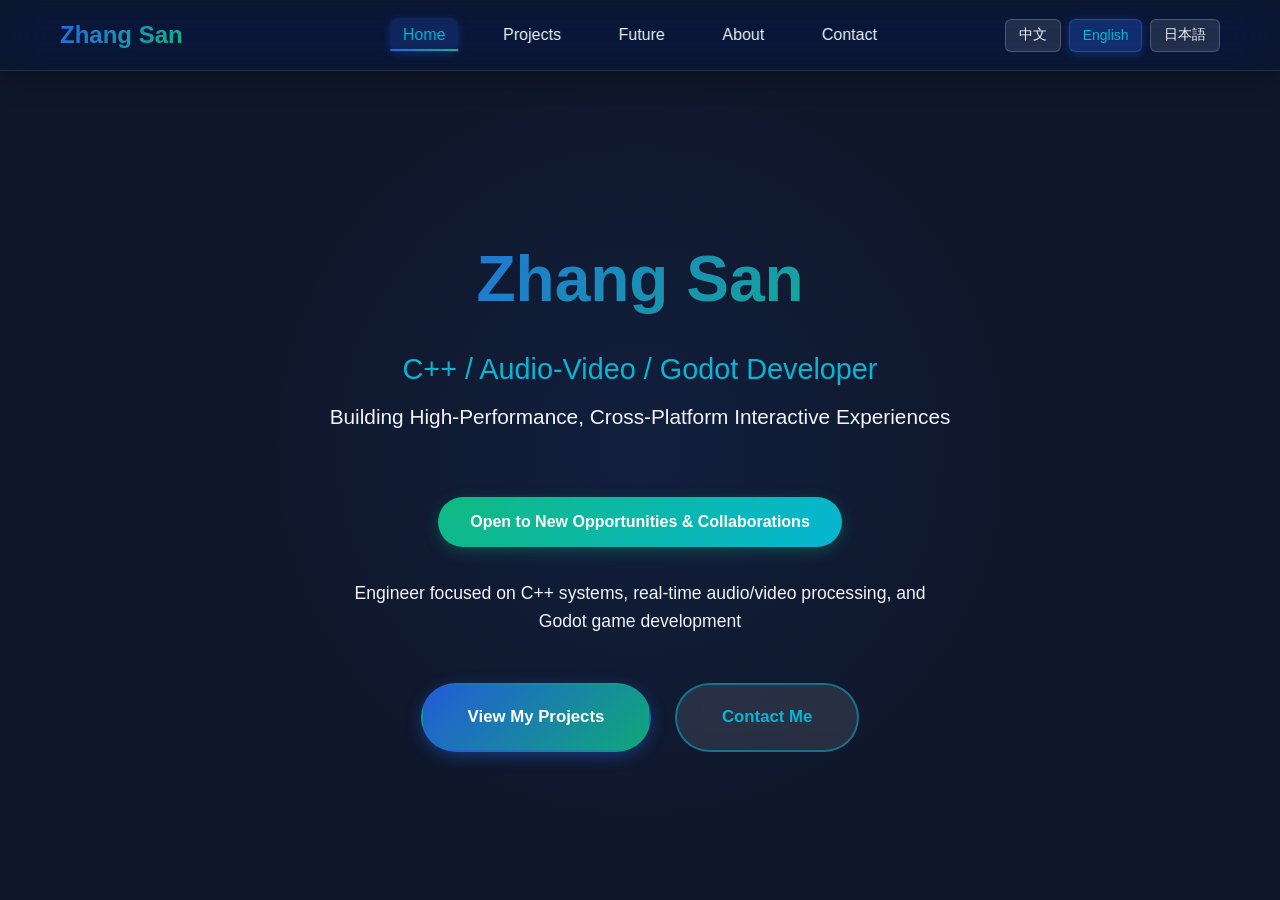
==== commit 9de398b4: "压缩提交" ====
--- a/index.html
+++ b/index.html
@@ -15,8 +15,8 @@
     <link rel="stylesheet" href="./css/contact.css">
     
     <!-- 国际化 -->
-    <script src="./locales/translations.js"></script>
-    <script src="./js/i18n.js"></script>
+    <script type="module" src="./locales/translations.js"></script>
+    <script type="module" src="./js/i18n.js"></script>
 </head>
 <body>
     <!-- 导航栏 -->
@@ -85,7 +85,7 @@
                 <div class="projects-grid">
                     <div class="project-card" data-project="ecommerce">
                         <div class="project-image-container">
-                            <img src="./images/project1.jpg" alt="电商平台" class="project-image">
+                            <img src="./asset/images/project1.jpg" alt="电商平台" class="project-image" loading="lazy">
                         </div>
                         <div class="project-content">
                             <h3 class="project-title">电商平台</h3>
@@ -100,7 +100,7 @@
 
                     <div class="project-card" data-project="dataviz">
                         <div class="project-image-container">
-                            <img src="./images/project2.jpg" alt="数据可视化" class="project-image">
+                            <img src="./asset/images/project2.jpg" alt="数据可视化" class="project-image" loading="lazy">
                         </div>
                         <div class="project-content">
                             <h3 class="project-title">数据可视化大屏</h3>
@@ -115,7 +115,7 @@
 
                     <div class="project-card" data-project="mobile">
                         <div class="project-image-container">
-                            <img src="./images/project3.jpg" alt="移动应用" class="project-image">
+                            <img src="./asset/images/project3.jpg" alt="移动应用" class="project-image" loading="lazy">
                         </div>
                         <div class="project-content">
                             <h3 class="project-title">移动端应用</h3>
@@ -130,7 +130,7 @@
 
                                         <div class="project-card" data-project="mobile">
                         <div class="project-image-container">
-                            <img src="./images/project3.jpg" alt="移动应用" class="project-image">
+                            <img src="./asset/images/project3.jpg" alt="移动应用" class="project-image" loading="lazy">
                         </div>
                         <div class="project-content">
                             <h3 class="project-title">移动端应用</h3>
@@ -145,7 +145,7 @@
 
                                         <div class="project-card" data-project="mobile">
                         <div class="project-image-container">
-                            <img src="./images/project3.jpg" alt="移动应用" class="project-image">
+                            <img src="./asset/images/project3.jpg" alt="移动应用" class="project-image" loading="lazy">
                         </div>
                         <div class="project-content">
                             <h3 class="project-title">移动端应用</h3>
@@ -160,7 +160,7 @@
 
                                         <div class="project-card" data-project="mobile">
                         <div class="project-image-container">
-                            <img src="./images/project3.jpg" alt="移动应用" class="project-image">
+                            <img src="./asset/images/project3.jpg" alt="移动应用" class="project-image" loading="lazy">
                         </div>
                         <div class="project-content">
                             <h3 class="project-title">移动端应用</h3>
@@ -175,7 +175,7 @@
 
                                         <div class="project-card" data-project="mobile">
                         <div class="project-image-container">
-                            <img src="./images/project3.jpg" alt="移动应用" class="project-image">
+                            <img src="./asset/images/project3.jpg" alt="移动应用" class="project-image" loading="lazy">
                         </div>
                         <div class="project-content">
                             <h3 class="project-title">移动端应用</h3>
@@ -483,6 +483,6 @@
         </div>
     </div>
 
-    <script src="./js/app.js"></script>
+    <script type="module" src="./js/app.js"></script>
 </body>
 </html>
--- a/css/base.css
+++ b/css/base.css
@@ -1,512 +1 @@
-/* 基础样式和变量 */
-:root {
-    --primary: #2563eb;
-    --secondary: #10b981;
-    --bg: #0f172a;
-    --card: #1e293b;
-    --text: #f1f5f9;
-    --accent: #06b6d4;
-    --gradient: linear-gradient(135deg, #2563eb, #10b981);
-}
-
-* {
-    margin: 0;
-    padding: 0;
-    box-sizing: border-box;
-}
-
-body {
-    font-family: -apple-system, BlinkMacSystemFont, 'Segoe UI', 'PingFang SC', 'Hiragino Sans GB', 'Microsoft YaHei', sans-serif;
-    background: var(--bg);
-    color: var(--text);
-    line-height: 1.6;
-    overflow-x: hidden;
-    overflow-y: scroll; /* 始终显示垂直滚动条，防止页面切换时宽度变化 */
-}
-
-.container {
-    max-width: 1200px;
-    margin: 0 auto;
-    padding: 0 20px;
-}
-
-/* 页面容器 */
-.page-container {
-    min-height: 100vh;
-    padding-top: 80px;
-    position: relative;
-}
-
-.page {
-    display: none;
-    padding: 3rem 0;
-    position: relative;
-    min-height: calc(100vh - 80px);
-}
-
-/* 页面背景延伸到整个视口（包括顶部padding区域） */
-.page::before {
-    content: '';
-    position: fixed;
-    top: 0;
-    left: 0;
-    width: 100%;
-    height: 100vh;
-    z-index: -1;
-    pointer-events: none;
-    transition: opacity 0.3s ease; /* 背景快速过渡，避免黑色闪烁 */
-}
-
-.page.active {
-    display: block;
-    animation: fadeInContent 0.5s ease-in-out;
-}
-
-@keyframes fadeInContent {
-    from { opacity: 0; }
-    to { opacity: 1; }
-}
-
-/* 通用标题 */
-.section-title {
-    text-align: center;
-    font-size: 2.5rem;
-    margin-bottom: 3rem;
-    background: var(--gradient);
-    -webkit-background-clip: text;
-    -webkit-text-fill-color: transparent;
-    font-weight: 700;
-}
-
-/* 导航栏 - 毛玻璃效果 */
-.navbar {
-    position: fixed;
-    top: 0;
-    width: 100%;
-    background: rgba(15, 23, 42, 0.0);
-    backdrop-filter: blur(20px) saturate(180%);
-    -webkit-backdrop-filter: blur(20px) saturate(180%);
-    z-index: 1000;
-    padding: 1rem 0;
-    transition: all 0.3s ease;
-    box-shadow: 0 4px 30px rgba(0, 0, 0, 0.3);
-    border-bottom: 1px solid rgba(255, 255, 255, 0.1);
-}
-
-.nav-container {
-    display: flex;
-    justify-content: space-between;
-    align-items: center;
-    position: relative;
-}
-
-.logo {
-    font-size: 1.5rem;
-    font-weight: 700;
-    background: var(--gradient);
-    -webkit-background-clip: text;
-    -webkit-text-fill-color: transparent;
-    cursor: pointer;
-    transition: transform 0.3s ease;
-    flex-shrink: 0;
-    margin-right: 3rem;
-}
-
-.logo:hover {
-    transform: scale(1.05);
-}
-
-.nav-menu {
-    display: flex;
-    list-style: none;
-    gap: 2rem;
-    flex-wrap: nowrap;
-    position: absolute;
-    left: 50%;
-    transform: translateX(-50%);
-}
-
-.nav-link {
-    color: var(--text);
-    text-decoration: none;
-    transition: all 0.3s ease;
-    position: relative;
-    padding: 0.5rem 1rem;
-    border-radius: 8px;
-    backdrop-filter: blur(10px);
-}
-
-.nav-link:hover {
-    color: var(--accent);
-    background: rgba(255, 255, 255, 0.1);
-    backdrop-filter: blur(15px);
-}
-
-.nav-link.active {
-    color: var(--accent);
-    background: rgba(37, 99, 235, 0.2);
-    backdrop-filter: blur(15px);
-    box-shadow: 0 2px 10px rgba(37, 99, 235, 0.3);
-}
-
-.nav-link::after {
-    content: '';
-    position: absolute;
-    bottom: 0;
-    left: 0;
-    width: 0;
-    height: 2px;
-    background: var(--gradient);
-    transition: width 0.3s ease;
-}
-
-.nav-link:hover::after,
-.nav-link.active::after {
-    width: 100%;
-}
-
-/* 语言切换器 */
-.lang-switcher {
-    display: flex;
-    gap: 0.5rem;
-    flex-shrink: 0;
-}
-
-.lang-btn {
-    background: rgba(255, 255, 255, 0.1);
-    backdrop-filter: blur(10px);
-    border: 1px solid rgba(255, 255, 255, 0.2);
-    color: var(--text);
-    padding: 0.4rem 0.8rem;
-    border-radius: 6px;
-    cursor: pointer;
-    transition: all 0.3s ease;
-    font-size: 0.875rem;
-    font-weight: 500;
-}
-
-.lang-btn:hover {
-    background: rgba(255, 255, 255, 0.2);
-    border-color: rgba(255, 255, 255, 0.3);
-    transform: translateY(-2px);
-}
-
-.lang-btn.active {
-    background: rgba(37, 99, 235, 0.3);
-    border-color: rgba(37, 99, 235, 0.5);
-    color: var(--accent);
-    box-shadow: 0 2px 10px rgba(37, 99, 235, 0.3);
-}
-
-/* 项目页面 - 选中效果更突出 */
-body.page-projects .nav-link.active {
-    background: rgba(37, 99, 235, 0.4);
-    box-shadow: 0 2px 15px rgba(37, 99, 235, 0.5);
-}
-
-/* 未来页面 - 文字加深，选中效果加深 */
-body.page-future .nav-link {
-    color: #1a202c;
-}
-
-body.page-future .nav-link:hover {
-    color: #0369a1;
-    background: rgba(6, 182, 212, 0.2);
-}
-
-body.page-future .nav-link.active {
-    color: #0c4a6e;
-    background: rgba(31, 129, 243, 0.4);
-    box-shadow: 0 2px 15px rgba(6, 182, 212, 0.5);
-}
-
-/* 个人页面 - 其他选项文字蓝色 */
-body.page-about .nav-link {
-    color: #2563eb;
-}
-
-body.page-about .nav-link:hover {
-    color: #1d4ed8;
-    background: rgba(37, 99, 235, 0.15);
-}
-
-body.page-about .nav-link.active {
-    color: #06b6d4;
-    background: rgba(37, 99, 235, 0.2);
-}
-
-/* 未来页面 - 语言切换器样式 */
-body.page-future .lang-btn {
-    color: #1a202c;
-    border-color: rgba(26, 32, 44, 0.3);
-}
-
-body.page-future .lang-btn:hover {
-    color: #0369a1;
-    border-color: rgba(3, 105, 161, 0.5);
-    background: rgba(6, 182, 212, 0.1);
-}
-
-body.page-future .lang-btn.active {
-    background: rgba(31, 129, 243, 0.3);
-    border-color: rgba(31, 129, 243, 0.5);
-    color: #0c4a6e;
-}
-
-/* 个人页面 - 语言切换器样式 */
-body.page-about .lang-btn {
-    color: #2563eb;
-    border-color: rgba(37, 99, 235, 0.3);
-}
-
-body.page-about .lang-btn:hover {
-    color: #1d4ed8;
-    border-color: rgba(29, 78, 216, 0.5);
-    background: rgba(37, 99, 235, 0.1);
-}
-
-body.page-about .lang-btn.active {
-    background: rgba(37, 99, 235, 0.2);
-    border-color: rgba(37, 99, 235, 0.5);
-    color: #06b6d4;
-}
-
-/* 未来页面 - 移动端菜单按钮样式 */
-body.page-future .mobile-menu-btn {
-    color: #1a202c;
-    border-color: rgba(26, 32, 44, 0.3);
-}
-
-body.page-future .mobile-menu-btn:hover {
-    background: rgba(6, 182, 212, 0.2);
-    border-color: rgba(3, 105, 161, 0.5);
-}
-
-/* 个人页面 - 移动端菜单按钮样式 */
-body.page-about .mobile-menu-btn {
-    color: #2563eb;
-    border-color: rgba(37, 99, 235, 0.3);
-}
-
-body.page-about .mobile-menu-btn:hover {
-    background: rgba(37, 99, 235, 0.2);
-    border-color: rgba(29, 78, 216, 0.5);
-}
-
-/* 未来页面 - 移动端下拉菜单样式 */
-body.page-future .mobile-menu {
-    background: rgba(135, 206, 235, 0.95);
-    backdrop-filter: blur(20px) saturate(180%);
-    -webkit-backdrop-filter: blur(20px) saturate(180%);
-    border-bottom: 1px solid rgba(0, 0, 0, 0.1);
-}
-
-body.page-future .mobile-menu .nav-link {
-    color: #1a202c;
-    border-bottom: 1px solid rgba(0, 0, 0, 0.1);
-}
-
-body.page-future .mobile-menu .nav-link:hover {
-    color: #0369a1;
-    background: rgba(6, 182, 212, 0.2);
-}
-
-body.page-future .mobile-menu .nav-link.active {
-    color: #0c4a6e;
-    background: rgba(31, 129, 243, 0.3);
-}
-
-/* 个人页面 - 移动端下拉菜单样式 */
-body.page-about .mobile-menu {
-    background: rgba(253, 250, 226, 0.95);
-    backdrop-filter: blur(20px) saturate(180%);
-    -webkit-backdrop-filter: blur(20px) saturate(180%);
-    border-bottom: 1px solid rgba(37, 99, 235, 0.2);
-}
-
-body.page-about .mobile-menu .nav-link {
-    color: #2563eb;
-    border-bottom: 1px solid rgba(37, 99, 235, 0.1);
-}
-
-body.page-about .mobile-menu .nav-link:hover {
-    color: #1d4ed8;
-    background: rgba(37, 99, 235, 0.15);
-}
-
-body.page-about .mobile-menu .nav-link.active {
-    color: #06b6d4;
-    background: rgba(37, 99, 235, 0.2);
-}
-
-/* 项目页面 - 移动端下拉菜单样式 */
-body.page-projects .mobile-menu {
-    background: rgba(59, 123, 196, 0.95);
-    backdrop-filter: blur(20px) saturate(180%);
-    -webkit-backdrop-filter: blur(20px) saturate(180%);
-    border-bottom: 1px solid rgba(85, 45, 153, 0.2);
-}
-
-body.page-projects .mobile-menu .nav-link {
-    color: #fff4fc;
-    border-bottom: 1px solid rgba(107, 70, 193, 0.1);
-}
-
-body.page-projects .mobile-menu .nav-link:hover {
-    color: #fcdfff;
-    background: rgba(107, 70, 193, 0.15);
-}
-
-/* 联系页面 - 移动下拉菜单样式 */
-body.page-contact .mobile-menu {
-    background: rgba(208, 101, 254, 0.95);
-    backdrop-filter: blur(20px) saturate(180%);
-    -webkit-backdrop-filter: blur(20px) saturate(180%);
-    border-bottom: 1px solid rgba(37, 99, 235, 0.2);
-}
-
-body.page-contact .mobile-menu .nav-link {
-    color: #eedcf7;
-    border-bottom: 1px solid rgba(37, 99, 235, 0.1);
-}
-
-body.page-contact .mobile-menu .nav-link:hover {
-    color: #edb3f8;
-    background: rgba(37, 99, 235, 0.15);
-}
-
-body.page-contact .mobile-menu .nav-link.active {
-    color: #06b6d4;
-    background: rgba(37, 99, 235, 0.2);
-}
-
-/* 个人页面 - 移动端菜单按钮样式 */
-body.page-about .mobile-menu-btn {
-    color: #2563eb;
-    border-color: rgba(37, 99, 235, 0.3);
-}
-
-body.page-about .mobile-menu-btn:hover {
-    background: rgba(37, 99, 235, 0.2);
-    border-color: rgba(29, 78, 216, 0.5);
-}
-
-/* 项目页面 - 移动端菜单按钮样式 */
-body.page-project .mobile-menu-btn {
-    color: #e714b5;
-    border-color: rgba(107, 70, 193, 0.3);
-}
-
-body.page-project .mobile-menu-btn:hover {
-    background: rgba(107, 70, 193, 0.2);
-    border-color: rgba(85, 45, 153, 0.5);
-}
-
-/* 移动端导航 - 毛玻璃效果 */
-.mobile-menu-btn {
-    display: none;
-    background: rgba(255, 255, 255, 0.1);
-    backdrop-filter: blur(10px);
-    border: 1px solid rgba(255, 255, 255, 0.2);
-    color: var(--text);
-    font-size: 1.5rem;
-    cursor: pointer;
-    padding: 0.5rem 1rem;
-    border-radius: 8px;
-    transition: all 0.3s ease;
-}
-
-.mobile-menu-btn:hover {
-    background: rgba(255, 255, 255, 0.2);
-    transform: scale(1.05);
-}
-
-.mobile-menu {
-    display: none;
-    position: fixed;
-    top: 70px;
-    left: 0;
-    width: 100%;
-    background: rgba(15, 23, 42, 0.85);
-    backdrop-filter: blur(20px) saturate(180%);
-    -webkit-backdrop-filter: blur(20px) saturate(180%);
-    padding: 1rem 0;
-    box-shadow: 0 8px 32px rgba(0, 0, 0, 0.4);
-    border-bottom: 1px solid rgba(255, 255, 255, 0.1);
-    z-index: 999;
-}
-
-.mobile-menu.active {
-    display: block;
-    animation: slideDown 0.3s ease;
-}
-
-@keyframes slideDown {
-    from {
-        opacity: 0;
-        transform: translateY(-10px);
-    }
-    to {
-        opacity: 1;
-        transform: translateY(0);
-    }
-}
-
-.mobile-menu .nav-menu {
-    flex-direction: column;
-    gap: 0;
-    position: static;
-    transform: none;
-    width: 100%;
-}
-
-.mobile-menu .nav-link {
-    display: block;
-    padding: 1rem 2rem;
-    border-bottom: 1px solid rgba(255, 255, 255, 0.1);
-    text-align: left;
-}
-
-.mobile-menu .nav-link::after {
-    display: none;
-}
-
-/* 响应式设计 */
-@media (max-width: 768px) {
-    .nav-container .nav-menu {
-        display: none;
-    }
-    
-    .lang-switcher {
-        gap: 0.3rem;
-    }
-    
-    .lang-btn {
-        padding: 0.3rem 0.6rem;
-        font-size: 0.75rem;
-    }
-    
-    .mobile-menu-btn {
-        display: block;
-        z-index: 1001;
-        margin-left: 0.5rem;
-    }
-    
-    .navbar {
-        padding: 0.75rem 0;
-    }
-    
-    .mobile-menu {
-        top: 60px;
-    }
-    
-    .section-title {
-        font-size: 2rem;
-    }
-    
-    /* 移动端下logo不占用固定宽度 */
-    .logo {
-        margin-right: auto;
-        width: auto;
-    }
-}
+:root{--primary:#2563eb;--secondary:#10b981;--bg:#0f172a;--card:#1e293b;--text:#f1f5f9;--accent:#06b6d4;--gradient:linear-gradient(135deg, #2563eb, #10b981)}*{margin:0;padding:0;box-sizing:border-box}body{font-family:-apple-system,BlinkMacSystemFont,'Segoe UI','PingFang SC','Hiragino Sans GB','Microsoft YaHei',sans-serif;background:var(--bg);color:var(--text);line-height:1.6;overflow-x:hidden;overflow-y:scroll}.container{max-width:1200px;margin:0 auto;padding:0 20px}.page-container{min-height:100vh;padding-top:80px;position:relative}.page{display:none;padding:3rem 0;position:relative;min-height:calc(100vh - 80px)}.page::before{content:'';position:fixed;top:0;left:0;width:100%;height:100vh;z-index:-1;pointer-events:none;transition:opacity .3s ease}.page.active{display:block;animation:fadeInContent .5s ease-in-out}@keyframes fadeInContent{from{opacity:0}to{opacity:1}}.section-title{text-align:center;font-size:2.5rem;margin-bottom:3rem;background:var(--gradient);-webkit-background-clip:text;-webkit-text-fill-color:transparent;font-weight:700}.navbar{position:fixed;top:0;width:100%;background:rgba(15,23,42,0);backdrop-filter:blur(20px) saturate(180%);-webkit-backdrop-filter:blur(20px) saturate(180%);z-index:1000;padding:1rem 0;transition:all .3s ease;box-shadow:0 4px 30px rgba(0,0,0,.3);border-bottom:1px solid rgba(255,255,255,.1)}.nav-container{display:flex;justify-content:space-between;align-items:center;position:relative}.logo{font-size:1.5rem;font-weight:700;background:var(--gradient);-webkit-background-clip:text;-webkit-text-fill-color:transparent;cursor:pointer;transition:transform .3s ease;flex-shrink:0;margin-right:1rem}.logo:hover{transform:scale(1.05)}.nav-menu{display:flex;list-style:none;gap:2rem;flex-wrap:nowrap;position:absolute;left:50%;transform:translateX(-50%)}.nav-link{color:var(--text);text-decoration:none;transition:all .3s ease;position:relative;padding:.5rem .8rem;border-radius:8px;backdrop-filter:blur(10px)}.nav-link:hover{color:var(--accent);background:rgba(255,255,255,.1);backdrop-filter:blur(15px)}.nav-link.active{color:var(--accent);background:rgba(37,99,235,.2);backdrop-filter:blur(15px);box-shadow:0 2px 10px rgba(37,99,235,.3)}.nav-link::after{content:'';position:absolute;bottom:0;left:0;width:0;height:2px;background:var(--gradient);transition:width .3s ease}.nav-link.active::after,.nav-link:hover::after{width:100%}.lang-switcher{display:flex;gap:.5rem;flex-shrink:0}.lang-btn{background:rgba(255,255,255,.1);backdrop-filter:blur(10px);border:1px solid rgba(255,255,255,.2);color:var(--text);padding:.4rem .8rem;border-radius:6px;cursor:pointer;transition:all .3s ease;font-size:.875rem;font-weight:500}.lang-btn:hover{background:rgba(255,255,255,.2);border-color:rgba(255,255,255,.3);transform:translateY(-2px)}.lang-btn.active{background:rgba(37,99,235,.3);border-color:rgba(37,99,235,.5);color:var(--accent);box-shadow:0 2px 10px rgba(37,99,235,.3)}body.page-projects .nav-link.active{background:rgba(37,99,235,.4);box-shadow:0 2px 15px rgba(37,99,235,.5)}body.page-future .nav-link{color:#1a202c}body.page-future .nav-link:hover{color:#0369a1;background:rgba(6,182,212,.2)}body.page-future .nav-link.active{color:#0c4a6e;background:rgba(31,129,243,.4);box-shadow:0 2px 15px rgba(6,182,212,.5)}body.page-about .nav-link{color:#2563eb}body.page-about .nav-link:hover{color:#1d4ed8;background:rgba(37,99,235,.15)}body.page-about .nav-link.active{color:#06b6d4;background:rgba(37,99,235,.2)}body.page-future .lang-btn{color:#1a202c;border-color:rgba(26,32,44,.3)}body.page-future .lang-btn:hover{color:#0369a1;border-color:rgba(3,105,161,.5);background:rgba(6,182,212,.1)}body.page-future .lang-btn.active{background:rgba(31,129,243,.3);border-color:rgba(31,129,243,.5);color:#0c4a6e}body.page-about .lang-btn{color:#2563eb;border-color:rgba(37,99,235,.3)}body.page-about .lang-btn:hover{color:#1d4ed8;border-color:rgba(29,78,216,.5);background:rgba(37,99,235,.1)}body.page-about .lang-btn.active{background:rgba(37,99,235,.2);border-color:rgba(37,99,235,.5);color:#06b6d4}body.page-future .mobile-menu-btn{color:#1a202c;border-color:rgba(26,32,44,.3)}body.page-future .mobile-menu-btn:hover{background:rgba(6,182,212,.2);border-color:rgba(3,105,161,.5)}body.page-about .mobile-menu-btn{color:#2563eb;border-color:rgba(37,99,235,.3)}body.page-about .mobile-menu-btn:hover{background:rgba(37,99,235,.2);border-color:rgba(29,78,216,.5)}body.page-future .mobile-menu{background:rgba(135,206,235,.95);backdrop-filter:blur(20px) saturate(180%);-webkit-backdrop-filter:blur(20px) saturate(180%);border-bottom:1px solid rgba(0,0,0,.1)}body.page-future .mobile-menu .nav-link{color:#1a202c;border-bottom:1px solid rgba(0,0,0,.1)}body.page-future .mobile-menu .nav-link:hover{color:#0369a1;background:rgba(6,182,212,.2)}body.page-future .mobile-menu .nav-link.active{color:#0c4a6e;background:rgba(31,129,243,.3)}body.page-about .mobile-menu{background:rgba(253,250,226,.95);backdrop-filter:blur(20px) saturate(180%);-webkit-backdrop-filter:blur(20px) saturate(180%);border-bottom:1px solid rgba(37,99,235,.2)}body.page-about .mobile-menu .nav-link{color:#2563eb;border-bottom:1px solid rgba(37,99,235,.1)}body.page-about .mobile-menu .nav-link:hover{color:#1d4ed8;background:rgba(37,99,235,.15)}body.page-about .mobile-menu .nav-link.active{color:#06b6d4;background:rgba(37,99,235,.2)}body.page-projects .mobile-menu{background:rgba(59,123,196,.95);backdrop-filter:blur(20px) saturate(180%);-webkit-backdrop-filter:blur(20px) saturate(180%);border-bottom:1px solid rgba(85,45,153,.2)}body.page-projects .mobile-menu .nav-link{color:#fff4fc;border-bottom:1px solid rgba(107,70,193,.1)}body.page-projects .mobile-menu .nav-link:hover{color:#fcdfff;background:rgba(107,70,193,.15)}body.page-contact .mobile-menu{background:rgba(208,101,254,.95);backdrop-filter:blur(20px) saturate(180%);-webkit-backdrop-filter:blur(20px) saturate(180%);border-bottom:1px solid rgba(37,99,235,.2)}body.page-contact .mobile-menu .nav-link{color:#eedcf7;border-bottom:1px solid rgba(37,99,235,.1)}body.page-contact .mobile-menu .nav-link:hover{color:#edb3f8;background:rgba(37,99,235,.15)}body.page-contact .mobile-menu .nav-link.active{color:#06b6d4;background:rgba(37,99,235,.2)}body.page-about .mobile-menu-btn{color:#2563eb;border-color:rgba(37,99,235,.3)}body.page-about .mobile-menu-btn:hover{background:rgba(37,99,235,.2);border-color:rgba(29,78,216,.5)}body.page-project .mobile-menu-btn{color:#e714b5;border-color:rgba(107,70,193,.3)}body.page-project .mobile-menu-btn:hover{background:rgba(107,70,193,.2);border-color:rgba(85,45,153,.5)}.mobile-menu-btn{display:none;background:rgba(255,255,255,.1);backdrop-filter:blur(10px);border:1px solid rgba(255,255,255,.2);color:var(--text);font-size:1.5rem;cursor:pointer;padding:.5rem 1rem;border-radius:8px;transition:all .3s ease}.mobile-menu-btn:hover{background:rgba(255,255,255,.2);transform:scale(1.05)}.mobile-menu{display:none;position:fixed;top:70px;left:0;width:100%;background:rgba(15,23,42,.85);backdrop-filter:blur(20px) saturate(180%);-webkit-backdrop-filter:blur(20px) saturate(180%);padding:1rem 0;box-shadow:0 8px 32px rgba(0,0,0,.4);border-bottom:1px solid rgba(255,255,255,.1);z-index:999}.mobile-menu.active{display:block;animation:slideDown .3s ease}@keyframes slideDown{from{opacity:0;transform:translateY(-10px)}to{opacity:1;transform:translateY(0)}}.mobile-menu .nav-menu{flex-direction:column;gap:0;position:static;transform:none;width:100%}.mobile-menu .nav-link{display:block;padding:1rem 2rem;border-bottom:1px solid rgba(255,255,255,.1);text-align:left}.mobile-menu .nav-link::after{display:none}@media (max-width:768px){.nav-container .nav-menu{display:none}.lang-switcher{gap:.3rem}.lang-btn{padding:.3rem .6rem;font-size:.75rem}.mobile-menu-btn{display:block;z-index:1001;margin-left:.5rem}.navbar{padding:.75rem 0}.mobile-menu{top:60px}.section-title{font-size:2rem}.logo{margin-right:auto;width:auto}}
--- a/css/home.css
+++ b/css/home.css
@@ -1,164 +1 @@
-/* 首页样式 */
-.home {
-    min-height: calc(100vh - 80px);
-}
-
-/* 首页背景色 */
-.home::before {
-    background: radial-gradient(circle at 50% 50%, rgba(37, 99, 235, 0.1) 0%, transparent 50%), var(--bg);
-}
-
-.home.active {
-    display: flex;
-    align-items: center;
-}
-
-.hero {
-    text-align: center;
-    padding: 4rem 0;
-}
-
-.hero-name {
-    font-size: 4rem;
-    font-weight: 700;
-    margin-bottom: 1rem;
-    background: var(--gradient);
-    -webkit-background-clip: text;
-    -webkit-text-fill-color: transparent;
-    animation: slideUp 0.8s ease-out;
-}
-
-.hero-title {
-    font-size: 1.8rem;
-    color: var(--accent);
-    margin-bottom: 0.5rem;
-    animation: slideUp 0.8s ease-out 0.2s both;
-}
-
-.hero-subtitle {
-    font-size: 1.3rem;
-    opacity: 0.8;
-    margin-bottom: 2rem;
-    animation: slideUp 0.8s ease-out 0.4s both;
-}
-
-.job-seeking-badge {
-    display: inline-block;
-    margin: 2rem 0;
-    animation: slideUp 0.8s ease-out 0.6s both;
-}
-
-.job-text {
-    background: linear-gradient(135deg, #10b981, #06b6d4);
-    color: white;
-    padding: 0.75rem 2rem;
-    border-radius: 50px;
-    font-weight: 600;
-    display: inline-block;
-    animation: pulse 2s ease-in-out infinite;
-    box-shadow: 0 4px 15px rgba(16, 185, 129, 0.3);
-}
-
-@keyframes pulse {
-    0%, 100% { transform: scale(1); box-shadow: 0 4px 15px rgba(16, 185, 129, 0.3); }
-    50% { transform: scale(1.05); box-shadow: 0 6px 20px rgba(16, 185, 129, 0.5); }
-}
-
-.hero-desc {
-    font-size: 1.1rem;
-    opacity: 0.7;
-    max-width: 600px;
-    margin: 0 auto 3rem;
-    animation: slideUp 0.8s ease-out 0.8s both;
-}
-
-.cta-buttons {
-    display: flex;
-    gap: 1.5rem;
-    justify-content: center;
-    animation: slideUp 0.8s ease-out 1s both;
-}
-
-.cta-button {
-    padding: 1.2rem 2.8rem;
-    border-radius: 50px;
-    text-decoration: none;
-    font-weight: 700;
-    font-size: 1.05rem;
-    transition: all 0.4s cubic-bezier(0.4, 0, 0.2, 1);
-    border: 2px solid transparent;
-    position: relative;
-    overflow: hidden;
-}
-
-.cta-button:not(.secondary) {
-    background: linear-gradient(135deg, rgba(37, 99, 235, 0.9), rgba(16, 185, 129, 0.9));
-    backdrop-filter: blur(10px);
-    color: white;
-    box-shadow: 0 4px 15px rgba(37, 99, 235, 0.4);
-}
-
-.cta-button:not(.secondary)::before {
-    content: '';
-    position: absolute;
-    top: 0;
-    left: -100%;
-    width: 100%;
-    height: 100%;
-    background: linear-gradient(90deg, transparent, rgba(255, 255, 255, 0.3), transparent);
-    transition: left 0.5s ease;
-}
-
-.cta-button:not(.secondary):hover::before {
-    left: 100%;
-}
-
-.cta-button:not(.secondary):hover {
-    transform: translateY(-5px) scale(1.05);
-    box-shadow: 0 15px 40px rgba(37, 99, 235, 0.5);
-}
-
-.cta-button.secondary {
-    background: rgba(255, 255, 255, 0.1);
-    backdrop-filter: blur(10px);
-    color: var(--accent);
-    border-color: rgba(6, 182, 212, 0.5);
-}
-
-.cta-button.secondary:hover {
-    background: rgba(6, 182, 212, 0.15);
-    border-color: var(--accent);
-    transform: translateY(-5px) scale(1.05);
-    box-shadow: 0 10px 30px rgba(6, 182, 212, 0.3);
-}
-
-@keyframes slideUp {
-    from {
-        opacity: 0;
-        transform: translateY(30px);
-    }
-    to {
-        opacity: 1;
-        transform: translateY(0);
-    }
-}
-
-/* 响应式 */
-@media (max-width: 768px) {
-    .hero-name {
-        font-size: 2.5rem;
-    }
-    
-    .hero-title {
-        font-size: 1.25rem;
-    }
-    
-    .hero-subtitle {
-        font-size: 1rem;
-    }
-    
-    .cta-buttons {
-        flex-direction: column;
-        align-items: stretch;
-    }
-}
+.home{min-height:calc(100vh - 80px)}.home::before{background:radial-gradient(circle at 50% 50%,rgba(37,99,235,.1) 0,transparent 50%),var(--bg)}.home.active{display:flex;align-items:center}.hero{text-align:center;padding:4rem 0}.hero-name{font-size:4rem;font-weight:700;margin-bottom:1rem;background:var(--gradient);-webkit-background-clip:text;-webkit-text-fill-color:transparent;animation:slideUp .8s ease-out}.hero-title{font-size:1.8rem;color:var(--accent);margin-bottom:.5rem;animation:slideUp .8s ease-out .2s both}.hero-subtitle{font-size:1.3rem;opacity:.8;margin-bottom:2rem;animation:slideUp .8s ease-out .4s both}.job-seeking-badge{display:inline-block;margin:2rem 0;animation:slideUp .8s ease-out .6s both}.job-text{background:linear-gradient(135deg,#10b981,#06b6d4);color:#fff;padding:.75rem 2rem;border-radius:50px;font-weight:600;display:inline-block;animation:pulse 2s ease-in-out infinite;box-shadow:0 4px 15px rgba(16,185,129,.3)}@keyframes pulse{0%,100%{transform:scale(1);box-shadow:0 4px 15px rgba(16,185,129,.3)}50%{transform:scale(1.05);box-shadow:0 6px 20px rgba(16,185,129,.5)}}.hero-desc{font-size:1.1rem;opacity:.7;max-width:600px;margin:0 auto 3rem;animation:slideUp .8s ease-out .8s both}.cta-buttons{display:flex;gap:1.5rem;justify-content:center;animation:slideUp .8s ease-out 1s both}.cta-button{padding:1.2rem 2.8rem;border-radius:50px;text-decoration:none;font-weight:700;font-size:1.05rem;transition:all .4s cubic-bezier(.4, 0, .2, 1);border:2px solid transparent;position:relative;overflow:hidden}.cta-button:not(.secondary){background:linear-gradient(135deg,rgba(37,99,235,.9),rgba(16,185,129,.9));backdrop-filter:blur(10px);color:#fff;box-shadow:0 4px 15px rgba(37,99,235,.4)}.cta-button:not(.secondary)::before{content:'';position:absolute;top:0;left:-100%;width:100%;height:100%;background:linear-gradient(90deg,transparent,rgba(255,255,255,.3),transparent);transition:left .5s ease}.cta-button:not(.secondary):hover::before{left:100%}.cta-button:not(.secondary):hover{transform:translateY(-5px) scale(1.05);box-shadow:0 15px 40px rgba(37,99,235,.5)}.cta-button.secondary{background:rgba(255,255,255,.1);backdrop-filter:blur(10px);color:var(--accent);border-color:rgba(6,182,212,.5)}.cta-button.secondary:hover{background:rgba(6,182,212,.15);border-color:var(--accent);transform:translateY(-5px) scale(1.05);box-shadow:0 10px 30px rgba(6,182,212,.3)}@keyframes slideUp{from{opacity:0;transform:translateY(30px)}to{opacity:1;transform:translateY(0)}}@media (max-width:768px){.hero-name{font-size:2.5rem}.hero-title{font-size:1.25rem}.hero-subtitle{font-size:1rem}.cta-buttons{flex-direction:column;align-items:stretch}}
--- a/css/projects.css
+++ b/css/projects.css
@@ -1,172 +1 @@
-/* 项目页面样式 - 深蓝灰背景 */
-#projects {
-    min-height: calc(100vh - 80px);
-}
-
-/* 项目页面背景色 */
-#projects::before {
-    background: linear-gradient(135deg, #1e3a5f 0%, #2c5282 100%);
-}
-
-.projects-grid {
-    display: grid;
-    grid-template-columns: repeat(auto-fit, minmax(320px, 1fr));
-    gap: 2rem;
-}
-
-.project-card {
-    background: var(--card);
-    border-radius: 15px;
-    overflow: hidden;
-    transition: all 0.3s ease;
-    border: 1px solid rgba(255, 255, 255, 0.1);
-    cursor: pointer;
-}
-
-.project-card:hover {
-    transform: translateY(-10px);
-    box-shadow: 0 15px 40px rgba(0, 0, 0, 0.3);
-    border-color: var(--accent);
-}
-
-.project-image-container {
-    position: relative;
-    width: 100%;
-    height: 200px;
-    overflow: hidden;
-    background: rgba(255, 255, 255, 0.05);
-}
-
-.project-image {
-    width: 100%;
-    height: 100%;
-    object-fit: cover;
-    transition: transform 0.3s ease;
-}
-
-.project-card:hover .project-image {
-    transform: scale(1.1);
-}
-
-.project-content {
-    padding: 1.5rem;
-}
-
-.project-title {
-    font-size: 1.5rem;
-    margin-bottom: 0.5rem;
-    color: var(--accent);
-}
-
-.project-description {
-    opacity: 0.8;
-    margin-bottom: 1rem;
-    line-height: 1.6;
-}
-
-.project-tech {
-    display: flex;
-    gap: 0.5rem;
-    flex-wrap: wrap;
-}
-
-.tech-tag {
-    background: rgba(37, 99, 235, 0.2);
-    color: var(--accent);
-    padding: 0.3rem 0.8rem;
-    border-radius: 20px;
-    font-size: 0.875rem;
-    border: 1px solid rgba(6, 182, 212, 0.3);
-}
-
-/* 模态框 */
-.modal {
-    display: none;
-    position: fixed;
-    top: 0;
-    left: 0;
-    width: 100%;
-    height: 100%;
-    background: rgba(0, 0, 0, 0.8);
-    z-index: 2000;
-    padding: 2rem;
-    overflow-y: auto;
-}
-
-.modal.active {
-    display: flex;
-    align-items: center;
-    justify-content: center;
-    animation: fadeIn 0.3s ease;
-}
-
-.modal-content {
-    background: var(--card);
-    border-radius: 20px;
-    max-width: 800px;
-    width: 100%;
-    position: relative;
-    animation: slideUp 0.3s ease;
-}
-
-.modal-close {
-    position: absolute;
-    top: 1rem;
-    right: 1rem;
-    background: rgba(255, 255, 255, 0.1);
-    border: none;
-    color: var(--text);
-    font-size: 2rem;
-    width: 40px;
-    height: 40px;
-    border-radius: 50%;
-    cursor: pointer;
-    transition: all 0.3s ease;
-    display: flex;
-    align-items: center;
-    justify-content: center;
-    line-height: 1;
-}
-
-.modal-close:hover {
-    background: rgba(255, 255, 255, 0.2);
-    transform: rotate(90deg);
-}
-
-.modal-body {
-    padding: 2rem;
-}
-
-.modal-title {
-    font-size: 2rem;
-    margin-bottom: 1rem;
-    color: var(--accent);
-}
-
-.modal-tech {
-    display: flex;
-    gap: 0.5rem;
-    flex-wrap: wrap;
-    margin-bottom: 1.5rem;
-}
-
-.modal-desc {
-    opacity: 0.8;
-    line-height: 1.8;
-    font-size: 1.1rem;
-}
-
-/* 响应式 */
-@media (max-width: 768px) {
-    .projects-grid {
-        grid-template-columns: 1fr;
-    }
-    
-    .modal {
-        padding: 1rem;
-    }
-    
-    .modal-body {
-        padding: 1.5rem;
-    }
-}
+#projects{min-height:calc(100vh - 80px)}#projects::before{background:linear-gradient(135deg,#1e3a5f 0,#2c5282 100%)}.projects-grid{display:grid;grid-template-columns:repeat(auto-fit,minmax(320px,1fr));gap:2rem}.project-card{background:var(--card);border-radius:15px;overflow:hidden;transition:all .3s ease;border:1px solid rgba(255,255,255,.1);cursor:pointer}.project-card:hover{transform:translateY(-10px);box-shadow:0 15px 40px rgba(0,0,0,.3);border-color:var(--accent)}.project-image-container{position:relative;width:100%;height:200px;overflow:hidden;background:rgba(255,255,255,.05)}.project-image{width:100%;height:100%;object-fit:cover;transition:transform .3s ease}.project-card:hover .project-image{transform:scale(1.1)}.project-content{padding:1.5rem}.project-title{font-size:1.5rem;margin-bottom:.5rem;color:var(--accent)}.project-description{opacity:.8;margin-bottom:1rem;line-height:1.6}.project-tech{display:flex;gap:.5rem;flex-wrap:wrap}.tech-tag{background:rgba(37,99,235,.2);color:var(--accent);padding:.3rem .8rem;border-radius:20px;font-size:.875rem;border:1px solid rgba(6,182,212,.3)}.modal{display:none;position:fixed;top:0;left:0;width:100%;height:100%;background:rgba(0,0,0,.8);z-index:2000;padding:2rem;overflow-y:auto}.modal.active{display:flex;align-items:center;justify-content:center;animation:fadeIn .3s ease}.modal-content{background:var(--card);border-radius:20px;max-width:800px;width:100%;position:relative;animation:slideUp .3s ease}.modal-close{position:absolute;top:1rem;right:1rem;background:rgba(255,255,255,.1);border:none;color:var(--text);font-size:2rem;width:40px;height:40px;border-radius:50%;cursor:pointer;transition:all .3s ease;display:flex;align-items:center;justify-content:center;line-height:1}.modal-close:hover{background:rgba(255,255,255,.2);transform:rotate(90deg)}.modal-body{padding:2rem}.modal-title{font-size:2rem;margin-bottom:1rem;color:var(--accent)}.modal-tech{display:flex;gap:.5rem;flex-wrap:wrap;margin-bottom:1.5rem}.modal-desc{opacity:.8;line-height:1.8;font-size:1.1rem}@media (max-width:768px){.projects-grid{grid-template-columns:1fr}.modal{padding:1rem}.modal-body{padding:1.5rem}}
--- a/css/about.css
+++ b/css/about.css
@@ -1,150 +1 @@
-/* 个人页面样式 - 米白色背景 */
-#about {
-    color: #1a202c;
-    min-height: calc(100vh - 80px);
-}
-
-/* 个人页面背景色 */
-#about::before {
-    background: #f5f5dc;
-}
-
-#about .section-title {
-    color: #1a202c;
-}
-
-#about .lang-btn {
-    border: 1px solid rgba(24, 106, 237, 0.409);
-    color: rgba(24, 106, 237, 0.409);
-}
-
-/* 信息卡片 */
-.info-card {
-    background: #f7fafc;
-    border: 1px solid #e2e8f0;
-    padding: 2rem;
-    border-radius: 15px;
-    margin-bottom: 2rem;
-}
-
-.info-card h3 {
-    color: #2d3748;
-    margin-bottom: 1.5rem;
-    font-size: 1.3rem;
-}
-
-/* 基本信息网格 */
-.info-grid {
-    display: grid;
-    grid-template-columns: repeat(auto-fit, minmax(200px, 1fr));
-    gap: 1rem;
-}
-
-.info-box {
-    padding: 1rem;
-    background: rgba(37, 99, 235, 0.05);
-    border-radius: 10px;
-}
-
-.info-label {
-    font-size: 0.875rem;
-    opacity: 0.6;
-    margin-bottom: 0.5rem;
-}
-
-.info-value {
-    font-weight: 600;
-    color: var(--primary);
-}
-
-/* 技能列表 */
-.skills-list {
-    display: flex;
-    flex-direction: column;
-    gap: 1.5rem;
-}
-
-.skill-item {
-    width: 100%;
-}
-
-.skill-name {
-    display: flex;
-    justify-content: space-between;
-    margin-bottom: 0.5rem;
-    font-weight: 600;
-    color: #2d3748;
-}
-
-.skill-bar {
-    background: #e2e8f0;
-    height: 8px;
-    border-radius: 10px;
-    overflow: hidden;
-}
-
-.skill-progress {
-    height: 100%;
-    background: var(--gradient);
-    border-radius: 10px;
-    transition: width 1s ease;
-}
-
-/* 工作经历 */
-.work-list {
-    display: flex;
-    flex-direction: column;
-    gap: 1rem;
-}
-
-.work-item {
-    padding: 1rem;
-    background: rgba(37, 99, 235, 0.05);
-    border-radius: 8px;
-}
-
-.work-company {
-    font-weight: 600;
-    color: var(--primary);
-    margin-bottom: 0.3rem;
-}
-
-.work-position {
-    color: #4a5568;
-}
-
-/* 兴趣爱好网格 */
-.interests-grid {
-    display: grid;
-    grid-template-columns: repeat(auto-fit, minmax(120px, 1fr));
-    gap: 1rem;
-}
-
-.interest-item {
-    text-align: center;
-    padding: 1.5rem;
-    background: rgba(37, 99, 235, 0.05);
-    border-radius: 10px;
-    transition: all 0.3s ease;
-}
-
-.interest-item:hover {
-    background: rgba(37, 99, 235, 0.1);
-    transform: translateY(-5px);
-}
-
-.interest-icon {
-    font-size: 2.5rem;
-    margin-bottom: 0.5rem;
-}
-
-/* 响应式 */
-@media (max-width: 768px) {
-    .info-grid {
-        grid-template-columns: 1fr;
-    }
-    
-    .interests-grid {
-        grid-template-columns: repeat(2, 1fr);
-    }
-}
+#about{color:#1a202c;min-height:calc(100vh - 80px)}#about::before{background:beige}#about .section-title{color:#1a202c}#about .lang-btn{border:1px solid rgba(24,106,237,.409);color:rgba(24,106,237,.409)}.info-card{background:#f7fafc;border:1px solid #e2e8f0;padding:2rem;border-radius:15px;margin-bottom:2rem}.info-card h3{color:#2d3748;margin-bottom:1.5rem;font-size:1.3rem}.info-grid{display:grid;grid-template-columns:repeat(auto-fit,minmax(200px,1fr));gap:1rem}.info-box{padding:1rem;background:rgba(37,99,235,.05);border-radius:10px}.info-label{font-size:.875rem;opacity:.6;margin-bottom:.5rem}.info-value{font-weight:600;color:var(--primary)}.skills-list{display:flex;flex-direction:column;gap:1.5rem}.skill-item{width:100%}.skill-name{display:flex;justify-content:space-between;margin-bottom:.5rem;font-weight:600;color:#2d3748}.skill-bar{background:#e2e8f0;height:8px;border-radius:10px;overflow:hidden}.skill-progress{height:100%;background:var(--gradient);border-radius:10px;transition:width 1s ease}.work-list{display:flex;flex-direction:column;gap:1rem}.work-item{padding:1rem;background:rgba(37,99,235,.05);border-radius:8px}.work-company{font-weight:600;color:var(--primary);margin-bottom:.3rem}.work-position{color:#4a5568}.interests-grid{display:grid;grid-template-columns:repeat(auto-fit,minmax(120px,1fr));gap:1rem}.interest-item{text-align:center;padding:1.5rem;background:rgba(37,99,235,.05);border-radius:10px;transition:all .3s ease}.interest-item:hover{background:rgba(37,99,235,.1);transform:translateY(-5px)}.interest-icon{font-size:2.5rem;margin-bottom:.5rem}@media (max-width:768px){.info-grid{grid-template-columns:1fr}.interests-grid{grid-template-columns:repeat(2,1fr)}}
--- a/css/future.css
+++ b/css/future.css
@@ -1,166 +1 @@
-/* 未来页面样式 - 天空蓝背景（降低亮度80%） */
-.page-future {
-    min-height: calc(100vh - 80px);
-}
-
-/* 未来页面背景色 */
-.page-future::before {
-    background: linear-gradient(135deg, #17e8cf 0%, #3da7b8 50%, #0cc2da 100%);
-}
-
-.page-future .section-title {
-    color: #ffffff;
-    text-shadow: 0 2px 4px rgba(0, 0, 0, 0.1);
-}
-
-/* 标签页 */
-.future-tabs {
-    display: flex;
-    gap: 1rem;
-    justify-content: center;
-    margin-bottom: 3rem;
-    flex-wrap: wrap;
-}
-
-.future-tab {
-    background: rgba(255, 255, 255, 0.2);
-    border: 2px solid rgba(255, 255, 255, 0.3);
-    color: #ffffff;
-    padding: 0.75rem 2rem;
-    border-radius: 25px;
-    cursor: pointer;
-    font-size: 1rem;
-    font-weight: 600;
-    transition: all 0.3s ease;
-    backdrop-filter: blur(10px);
-}
-
-.future-tab:hover {
-    background: rgba(255, 255, 255, 0.3);
-    transform: translateY(-2px);
-    box-shadow: 0 4px 12px rgba(0, 0, 0, 0.15);
-}
-
-.future-tab.active {
-    background: #ffffff;
-    color: #00BCD4;
-    border-color: #ffffff;
-}
-
-/* 内容区域 */
-.future-content {
-    display: none;
-}
-
-.future-content.active {
-    display: block;
-    animation: fadeIn 0.5s ease;
-}
-
-/* 时间轴 */
-.timeline {
-    position: relative;
-    padding: 2rem 0;
-}
-
-.timeline::before {
-    content: '';
-    position: absolute;
-    left: 50%;
-    top: 0;
-    bottom: 0;
-    width: 2px;
-    background: rgba(255, 255, 255, 0.3);
-    transform: translateX(-50%);
-}
-
-.timeline-item {
-    display: flex;
-    align-items: center;
-    margin-bottom: 3rem;
-    position: relative;
-}
-
-.timeline-item:nth-child(odd) {
-    flex-direction: row;
-}
-
-.timeline-item:nth-child(even) {
-    flex-direction: row-reverse;
-}
-
-.timeline-year {
-    flex: 0 0 120px;
-    font-size: 2rem;
-    font-weight: 700;
-    color: #ffffff;
-    text-align: center;
-    background: rgba(255, 255, 255, 0.2);
-    padding: 1rem;
-    border-radius: 15px;
-    backdrop-filter: blur(10px);
-    border: 2px solid rgba(255, 255, 255, 0.3);
-    z-index: 2;
-}
-
-.timeline-detail {
-    flex: 1;
-    background: rgba(255, 255, 255, 0.95);
-    padding: 2rem;
-    border-radius: 15px;
-    margin: 0 2rem;
-    box-shadow: 0 4px 20px rgba(0, 0, 0, 0.1);
-}
-
-.timeline-detail h3 {
-    color: #00BCD4;
-    font-size: 1.5rem;
-    margin-bottom: 0.5rem;
-}
-
-.timeline-detail p {
-    color: #4a5568;
-    line-height: 1.8;
-}
-
-/* 响应式 */
-@media (max-width: 1024px) {
-    .timeline::before {
-        left: 30px;
-    }
-    
-    .timeline-item,
-    .timeline-item:nth-child(even) {
-        flex-direction: row !important;
-    }
-    
-    .timeline-year {
-        flex: 0 0 80px;
-        font-size: 1.5rem;
-    }
-    
-    .timeline-detail {
-        margin: 0 0 0 2rem;
-    }
-}
-
-@media (max-width: 768px) {
-    .timeline::before {
-        left: 20px;
-    }
-    
-    .timeline-item,
-    .timeline-item:nth-child(even) {
-        flex-direction: column;
-        text-align: center;
-    }
-    
-    .timeline-year {
-        margin-bottom: 1rem;
-    }
-    
-    .timeline-detail {
-        margin: 0;
-        width: 100%;
-    }
-}
+.page-future{min-height:calc(100vh - 80px)}.page-future::before{background:linear-gradient(135deg,#17e8cf 0,#3da7b8 50%,#0cc2da 100%)}.page-future .section-title{color:#fff;text-shadow:0 2px 4px rgba(0,0,0,.1)}.future-tabs{display:flex;gap:1rem;justify-content:center;margin-bottom:3rem;flex-wrap:wrap}.future-tab{background:rgba(255,255,255,.2);border:2px solid rgba(255,255,255,.3);color:#fff;padding:.75rem 2rem;border-radius:25px;cursor:pointer;font-size:1rem;font-weight:600;transition:all .3s ease;backdrop-filter:blur(10px)}.future-tab:hover{background:rgba(255,255,255,.3);transform:translateY(-2px);box-shadow:0 4px 12px rgba(0,0,0,.15)}.future-tab.active{background:#fff;color:#00bcd4;border-color:#fff}.future-content{display:none}.future-content.active{display:block;animation:fadeIn .5s ease}.timeline{position:relative;padding:2rem 0}.timeline::before{content:'';position:absolute;left:50%;top:0;bottom:0;width:2px;background:rgba(255,255,255,.3);transform:translateX(-50%)}.timeline-item{display:flex;align-items:center;margin-bottom:3rem;position:relative}.timeline-item:nth-child(odd){flex-direction:row}.timeline-item:nth-child(2n){flex-direction:row-reverse}.timeline-year{flex:0 0 120px;font-size:2rem;font-weight:700;color:#fff;text-align:center;background:rgba(255,255,255,.2);padding:1rem;border-radius:15px;backdrop-filter:blur(10px);border:2px solid rgba(255,255,255,.3);z-index:2}.timeline-detail{flex:1;background:rgba(255,255,255,.95);padding:2rem;border-radius:15px;margin:0 2rem;box-shadow:0 4px 20px rgba(0,0,0,.1)}.timeline-detail h3{color:#00bcd4;font-size:1.5rem;margin-bottom:.5rem}.timeline-detail p{color:#4a5568;line-height:1.8}@media (max-width:1024px){.timeline::before{left:30px}.timeline-item,.timeline-item:nth-child(2n){flex-direction:row!important}.timeline-year{flex:0 0 80px;font-size:1.5rem}.timeline-detail{margin:0 0 0 2rem}}@media (max-width:768px){.timeline::before{left:20px}.timeline-item,.timeline-item:nth-child(2n){flex-direction:column;text-align:center}.timeline-year{margin-bottom:1rem}.timeline-detail{margin:0;width:100%}}
--- a/css/contact.css
+++ b/css/contact.css
@@ -1,320 +1 @@
-/* 联系页面样式 - 深紫渐变背景 */
-#contact {
-    min-height: calc(100vh - 80px);
-}
-
-/* 联系页面背景色 */
-#contact::before {
-    background: linear-gradient(135deg, #6e33d4d5 0%, #754fce 37%, #865fd8 100%);
-}
-
-
-/* 联系页面 */
-#contact .section-title {
-    text-shadow: 0 2px 8px rgba(239, 84, 216, 0.482);
-    -webkit-text-fill-color: #68c8ff;
-}
-
-.contact-intro {
-    text-align: center;
-    max-width: 600px;
-    margin: 0 auto 3rem;
-    color: rgba(255, 255, 255, 0.9);
-    font-size: 1.1rem;
-}
-
-/* 联系方式网格 */
-.contact-grid {
-    display: grid;
-    grid-template-columns: repeat(auto-fit, minmax(280px, 1fr));
-    gap: 2rem;
-    margin-bottom: 3rem;
-}
-
-.contact-item {
-    background: rgba(255, 255, 255, 0.15);
-    backdrop-filter: blur(10px);
-    padding: 2.5rem;
-    border-radius: 20px;
-    transition: all 0.4s cubic-bezier(0.4, 0, 0.2, 1);
-    border: 2px solid rgba(255, 255, 255, 0.2);
-    position: relative;
-    overflow: hidden;
-    text-align: center;
-    box-shadow: 0 8px 32px rgba(0, 0, 0, 0.2);
-}
-
-.contact-item::before {
-    content: '';
-    position: absolute;
-    top: 0;
-    left: 0;
-    width: 100%;
-    height: 100%;
-    background: linear-gradient(135deg, rgba(255, 255, 255, 0.3), rgba(255, 255, 255, 0.1));
-    opacity: 0;
-    transition: opacity 0.4s ease;
-}
-
-.contact-item:hover::before {
-    opacity: 1;
-}
-
-.contact-item:hover {
-    transform: translateY(-15px) scale(1.03);
-    box-shadow: 0 20px 60px rgba(255, 255, 255, 0.2), 
-                0 0 40px rgba(139, 92, 246, 0.4);
-    border-color: rgba(255, 255, 255, 0.5);
-    background: rgba(255, 255, 255, 0.25);
-}
-
-/* #contact .lang-btn {
-    border: 1px solid rgba(32, 253, 216, 0.288);
-    color: rgba(255, 255, 255, 0.409);
-} */
-
-.contact-icon {
-    font-size: 3.5rem;
-    margin-bottom: 1rem;
-    position: relative;
-    z-index: 1;
-    filter: drop-shadow(0 4px 8px rgba(0, 0, 0, 0.3));
-}
-
-.contact-item:hover .contact-icon {
-    transform: scale(1.3) rotateY(360deg);
-    transition: transform 0.6s cubic-bezier(0.68, -0.55, 0.265, 1.55);
-}
-
-.contact-item h3 {
-    font-size: 1.4rem;
-    margin-bottom: 0.8rem;
-    position: relative;
-    z-index: 1;
-    color: #ffffff;
-    font-weight: 700;
-    text-shadow: 0 2px 4px rgba(0, 0, 0, 0.2);
-}
-
-.contact-item p {
-    position: relative;
-    z-index: 1;
-    color: rgba(255, 255, 255, 0.95);
-    font-size: 1.05rem;
-    font-weight: 500;
-}
-
-.contact-item a {
-    color: #ffffff;
-    text-decoration: none;
-    transition: all 0.3s ease;
-    font-weight: 600;
-    text-shadow: 0 2px 4px rgba(0, 0, 0, 0.2);
-}
-
-.contact-item a:hover {
-    color: #fbbf24;
-    text-shadow: 0 0 10px rgba(251, 191, 36, 0.5);
-}
-
-/* 下载简历区域 */
-.download-section {
-    text-align: center;
-    padding: 2.5rem;
-    background: rgba(255, 255, 255, 0.1);
-    backdrop-filter: blur(10px);
-    border-radius: 20px;
-    border: 2px solid rgba(255, 255, 255, 0.2);
-    box-shadow: 0 8px 32px rgba(0, 0, 0, 0.2);
-    margin-bottom: 2rem;
-}
-
-.download-section h3 {
-    margin-bottom: 1.5rem;
-    color: #ffffff;
-    font-size: 1.5rem;
-    text-shadow: 0 2px 4px rgba(0, 0, 0, 0.2);
-}
-
-.download-buttons {
-    display: flex;
-    gap: 1.5rem;
-    justify-content: center;
-    flex-wrap: wrap;
-}
-.download-btn {
-    display: inline-flex;
-    align-items: center;
-    gap: 0.8rem;
-    padding: 1.2rem 2.5rem;
-    background: linear-gradient(135deg, rgba(255, 255, 255, 0.25), rgba(255, 255, 255, 0.15));
-    backdrop-filter: blur(10px);
-    color: white;
-    text-decoration: none;
-    border-radius: 50px;
-    font-weight: 700;
-    font-size: 1.05rem;
-    transition: all 0.4s cubic-bezier(0.4, 0, 0.2, 1);
-    border: 2px solid rgba(255, 255, 255, 0.3);
-    box-shadow: 0 4px 15px rgba(0, 0, 0, 0.2);
-    margin-bottom: 2rem;
-}
-
-.download-btn:hover {
-    transform: translateY(-5px) scale(1.05);
-    box-shadow: 0 15px 40px rgba(255, 255, 255, 0.3),
-                0 0 30px rgba(251, 191, 36, 0.4);
-    background: linear-gradient(135deg, rgba(251, 191, 36, 0.4), rgba(245, 158, 11, 0.4));
-    border-color: rgba(251, 191, 36, 0.6);
-}
-
-.download-btn:active {
-    transform: translateY(-2px) scale(1.02);
-}
-
-.download-hint {
-    margin-top: 1rem;
-    color: rgba(255, 255, 255, 0.7);
-    font-size: 0.9rem;
-    font-style: italic;
-}
-
-/* 下载弹窗 */
-.download-modal {
-    display: none;
-    position: fixed;
-    top: 0;
-    left: 0;
-    width: 100%;
-    height: 100%;
-    background: rgba(0, 0, 0, 0.8);
-    backdrop-filter: blur(5px);
-    z-index: 3000;
-    align-items: center;
-    justify-content: center;
-    animation: fadeIn 0.3s ease;
-}
-
-.download-modal.active {
-    display: flex;
-}
-
-@keyframes fadeIn {
-    from {
-        opacity: 0;
-    }
-    to {
-        opacity: 1;
-    }
-}
-
-.download-modal-content {
-    background: linear-gradient(135deg, rgba(110, 51, 212, 0.95), rgba(117, 79, 206, 0.95));
-    backdrop-filter: blur(20px);
-    padding: 2.5rem;
-    border-radius: 25px;
-    max-width: 500px;
-    width: 90%;
-    position: relative;
-    border: 2px solid rgba(255, 255, 255, 0.3);
-    box-shadow: 0 20px 60px rgba(0, 0, 0, 0.4);
-    animation: slideUp 0.3s ease;
-}
-
-@keyframes slideUp {
-    from {
-        opacity: 0;
-        transform: translateY(30px);
-    }
-    to {
-        opacity: 1;
-        transform: translateY(0);
-    }
-}
-
-.download-modal-close {
-    position: absolute;
-    top: 1rem;
-    right: 1rem;
-    background: rgba(255, 255, 255, 0.2);
-    border: none;
-    color: white;
-    font-size: 1.8rem;
-    width: 45px;
-    height: 45px;
-    border-radius: 50%;
-    cursor: pointer;
-    transition: all 0.3s ease;
-    display: flex;
-    align-items: center;
-    justify-content: center;
-    line-height: 1;
-}
-
-.download-modal-close:hover {
-    background: rgba(255, 255, 255, 0.3);
-    transform: rotate(90deg);
-}
-
-.download-modal-content h3 {
-    color: white;
-    margin-bottom: 1.5rem;
-    text-align: center;
-    font-size: 1.5rem;
-    text-shadow: 0 2px 4px rgba(0, 0, 0, 0.2);
-}
-
-.download-options {
-    display: flex;
-    flex-direction: column;
-    gap: 1rem;
-}
-
-.download-option {
-    display: flex;
-    align-items: center;
-    gap: 1rem;
-    padding: 1.2rem 1.5rem;
-    background: rgba(255, 255, 255, 0.15);
-    backdrop-filter: blur(10px);
-    border: 2px solid rgba(255, 255, 255, 0.25);
-    border-radius: 15px;
-    color: white;
-    text-decoration: none;
-    font-weight: 600;
-    font-size: 1.05rem;
-    transition: all 0.3s ease;
-    box-shadow: 0 4px 15px rgba(0, 0, 0, 0.1);
-}
-
-.download-option:hover {
-    background: rgba(255, 255, 255, 0.25);
-    border-color: rgba(251, 191, 36, 0.6);
-    transform: translateX(10px);
-    box-shadow: 0 6px 20px rgba(251, 191, 36, 0.3);
-}
-
-.download-option span:first-child {
-    font-size: 1.8rem;
-}
-
-/* 响应式 */
-@media (max-width: 768px) {
-    .contact-grid {
-        grid-template-columns: 1fr;
-    }
-    
-    .download-buttons {
-        flex-direction: column;
-    }
-    
-    .download-modal-content {
-        padding: 2rem;
-        width: 95%;
-    }
-    
-    .download-option {
-        padding: 1rem;
-        font-size: 0.95rem;
-    }
-}
+#contact{min-height:calc(100vh - 80px)}#contact::before{background:linear-gradient(135deg,#6e33d4d5 0,#754fce 37%,#865fd8 100%)}#contact .section-title{text-shadow:0 2px 8px rgba(239,84,216,.482);-webkit-text-fill-color:#68c8ff}.contact-intro{text-align:center;max-width:600px;margin:0 auto 3rem;color:rgba(255,255,255,.9);font-size:1.1rem}.contact-grid{display:grid;grid-template-columns:repeat(auto-fit,minmax(280px,1fr));gap:2rem;margin-bottom:3rem}.contact-item{background:rgba(255,255,255,.15);backdrop-filter:blur(10px);padding:2.5rem;border-radius:20px;transition:all .4s cubic-bezier(.4, 0, .2, 1);border:2px solid rgba(255,255,255,.2);position:relative;overflow:hidden;text-align:center;box-shadow:0 8px 32px rgba(0,0,0,.2)}.contact-item::before{content:'';position:absolute;top:0;left:0;width:100%;height:100%;background:linear-gradient(135deg,rgba(255,255,255,.3),rgba(255,255,255,.1));opacity:0;transition:opacity .4s ease}.contact-item:hover::before{opacity:1}.contact-item:hover{transform:translateY(-15px) scale(1.03);box-shadow:0 20px 60px rgba(255,255,255,.2),0 0 40px rgba(139,92,246,.4);border-color:rgba(255,255,255,.5);background:rgba(255,255,255,.25)}.contact-icon{font-size:3.5rem;margin-bottom:1rem;position:relative;z-index:1;filter:drop-shadow(0 4px 8px rgba(0, 0, 0, .3))}.contact-item:hover .contact-icon{transform:scale(1.3) rotateY(360deg);transition:transform .6s cubic-bezier(.68, -.55, .265, 1.55)}.contact-item h3{font-size:1.4rem;margin-bottom:.8rem;position:relative;z-index:1;color:#fff;font-weight:700;text-shadow:0 2px 4px rgba(0,0,0,.2)}.contact-item p{position:relative;z-index:1;color:rgba(255,255,255,.95);font-size:1.05rem;font-weight:500}.contact-item a{color:#fff;text-decoration:none;transition:all .3s ease;font-weight:600;text-shadow:0 2px 4px rgba(0,0,0,.2)}.contact-item a:hover{color:#fbbf24;text-shadow:0 0 10px rgba(251,191,36,.5)}.download-section{text-align:center;padding:2.5rem;background:rgba(255,255,255,.1);backdrop-filter:blur(10px);border-radius:20px;border:2px solid rgba(255,255,255,.2);box-shadow:0 8px 32px rgba(0,0,0,.2);margin-bottom:2rem}.download-section h3{margin-bottom:1.5rem;color:#fff;font-size:1.5rem;text-shadow:0 2px 4px rgba(0,0,0,.2)}.download-buttons{display:flex;gap:1.5rem;justify-content:center;flex-wrap:wrap}.download-btn{display:inline-flex;align-items:center;gap:.8rem;padding:1.2rem 2.5rem;background:linear-gradient(135deg,rgba(255,255,255,.25),rgba(255,255,255,.15));backdrop-filter:blur(10px);color:#fff;text-decoration:none;border-radius:50px;font-weight:700;font-size:1.05rem;transition:all .4s cubic-bezier(.4, 0, .2, 1);border:2px solid rgba(255,255,255,.3);box-shadow:0 4px 15px rgba(0,0,0,.2);margin-bottom:2rem}.download-btn:hover{transform:translateY(-5px) scale(1.05);box-shadow:0 15px 40px rgba(255,255,255,.3),0 0 30px rgba(251,191,36,.4);background:linear-gradient(135deg,rgba(251,191,36,.4),rgba(245,158,11,.4));border-color:rgba(251,191,36,.6)}.download-btn:active{transform:translateY(-2px) scale(1.02)}.download-hint{margin-top:1rem;color:rgba(255,255,255,.7);font-size:.9rem;font-style:italic}.download-modal{display:none;position:fixed;top:0;left:0;width:100%;height:100%;background:rgba(0,0,0,.8);backdrop-filter:blur(5px);z-index:3000;align-items:center;justify-content:center;animation:fadeIn .3s ease}.download-modal.active{display:flex}@keyframes fadeIn{from{opacity:0}to{opacity:1}}.download-modal-content{background:linear-gradient(135deg,rgba(110,51,212,.95),rgba(117,79,206,.95));backdrop-filter:blur(20px);padding:2.5rem;border-radius:25px;max-width:500px;width:90%;position:relative;border:2px solid rgba(255,255,255,.3);box-shadow:0 20px 60px rgba(0,0,0,.4);animation:slideUp .3s ease}@keyframes slideUp{from{opacity:0;transform:translateY(30px)}to{opacity:1;transform:translateY(0)}}.download-modal-close{position:absolute;top:1rem;right:1rem;background:rgba(255,255,255,.2);border:none;color:#fff;font-size:1.8rem;width:45px;height:45px;border-radius:50%;cursor:pointer;transition:all .3s ease;display:flex;align-items:center;justify-content:center;line-height:1}.download-modal-close:hover{background:rgba(255,255,255,.3);transform:rotate(90deg)}.download-modal-content h3{color:#fff;margin-bottom:1.5rem;text-align:center;font-size:1.5rem;text-shadow:0 2px 4px rgba(0,0,0,.2)}.download-options{display:flex;flex-direction:column;gap:1rem}.download-option{display:flex;align-items:center;gap:1rem;padding:1.2rem 1.5rem;background:rgba(255,255,255,.15);backdrop-filter:blur(10px);border:2px solid rgba(255,255,255,.25);border-radius:15px;color:#fff;text-decoration:none;font-weight:600;font-size:1.05rem;transition:all .3s ease;box-shadow:0 4px 15px rgba(0,0,0,.1)}.download-option:hover{background:rgba(255,255,255,.25);border-color:rgba(251,191,36,.6);transform:translateX(10px);box-shadow:0 6px 20px rgba(251,191,36,.3)}.download-option span:first-child{font-size:1.8rem}@media (max-width:768px){.contact-grid{grid-template-columns:1fr}.download-buttons{flex-direction:column}.download-modal-content{padding:2rem;width:95%}.download-option{padding:1rem;font-size:.95rem}}
